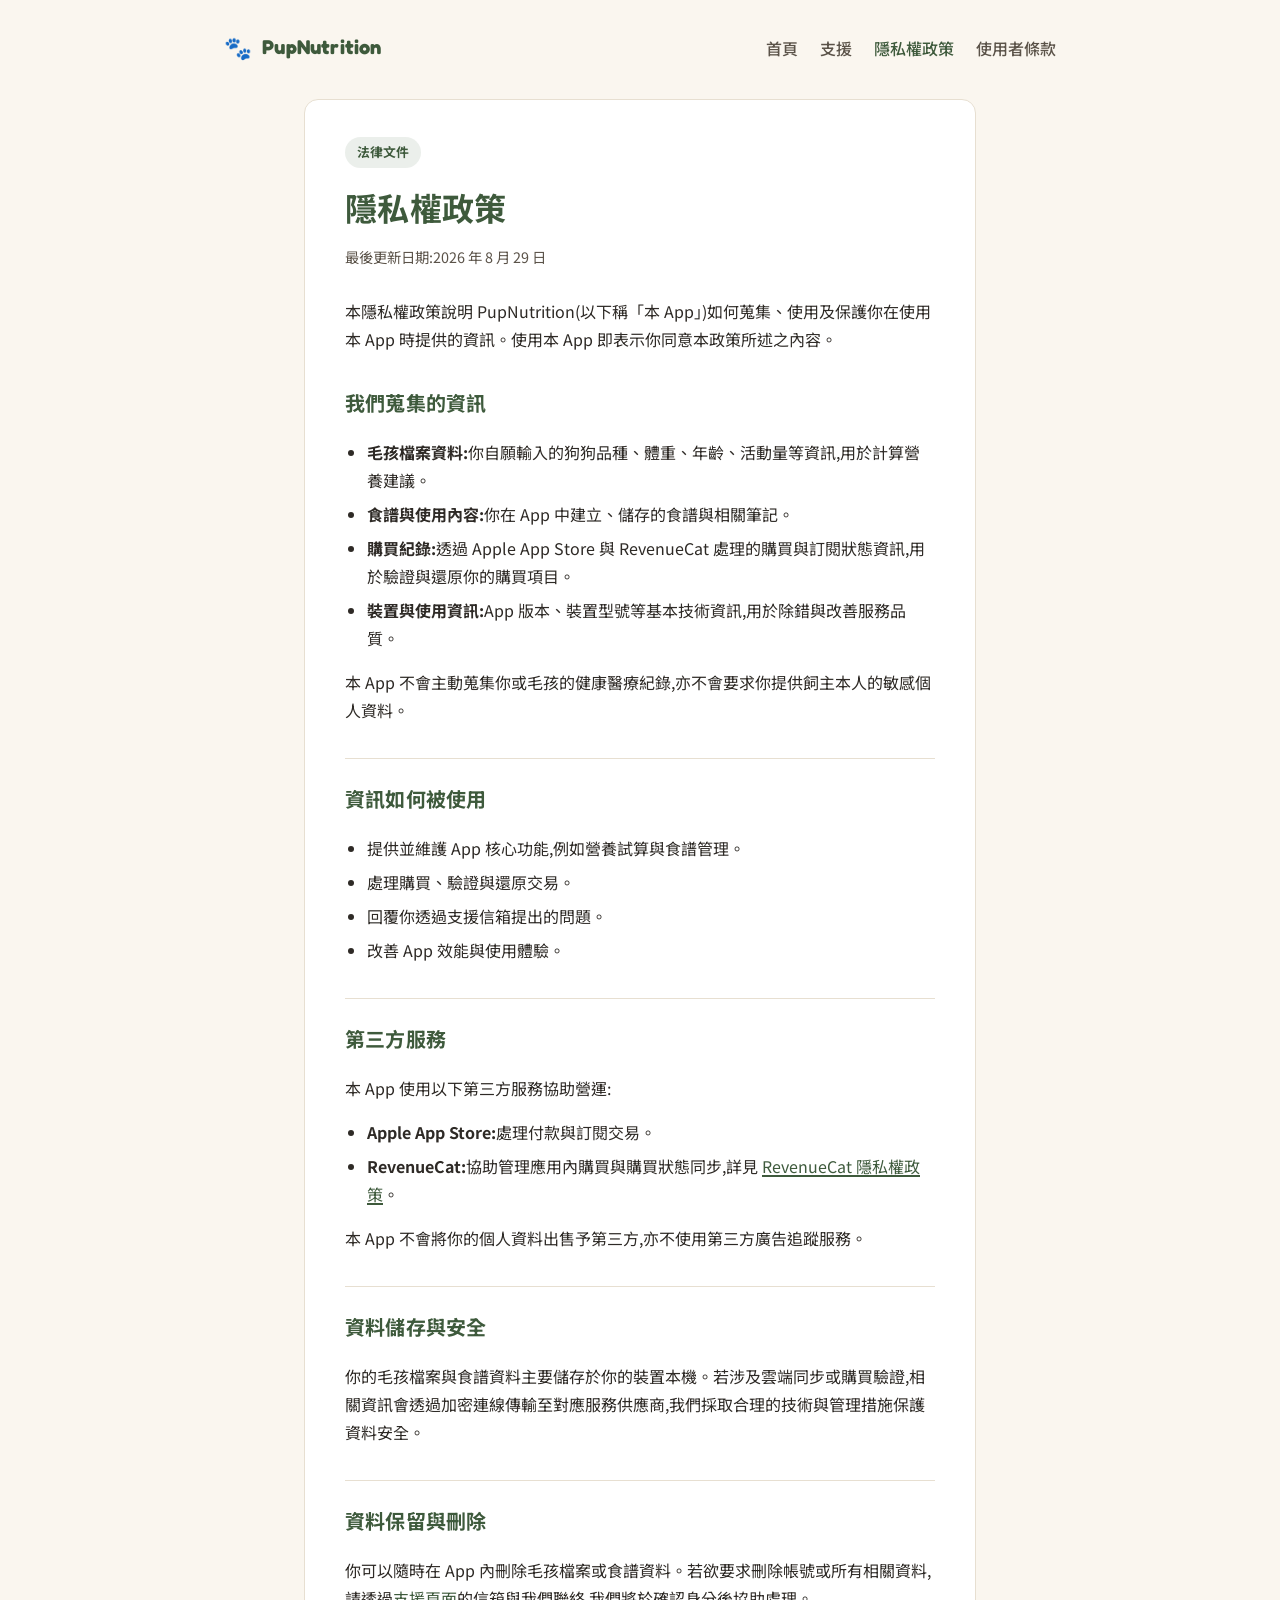
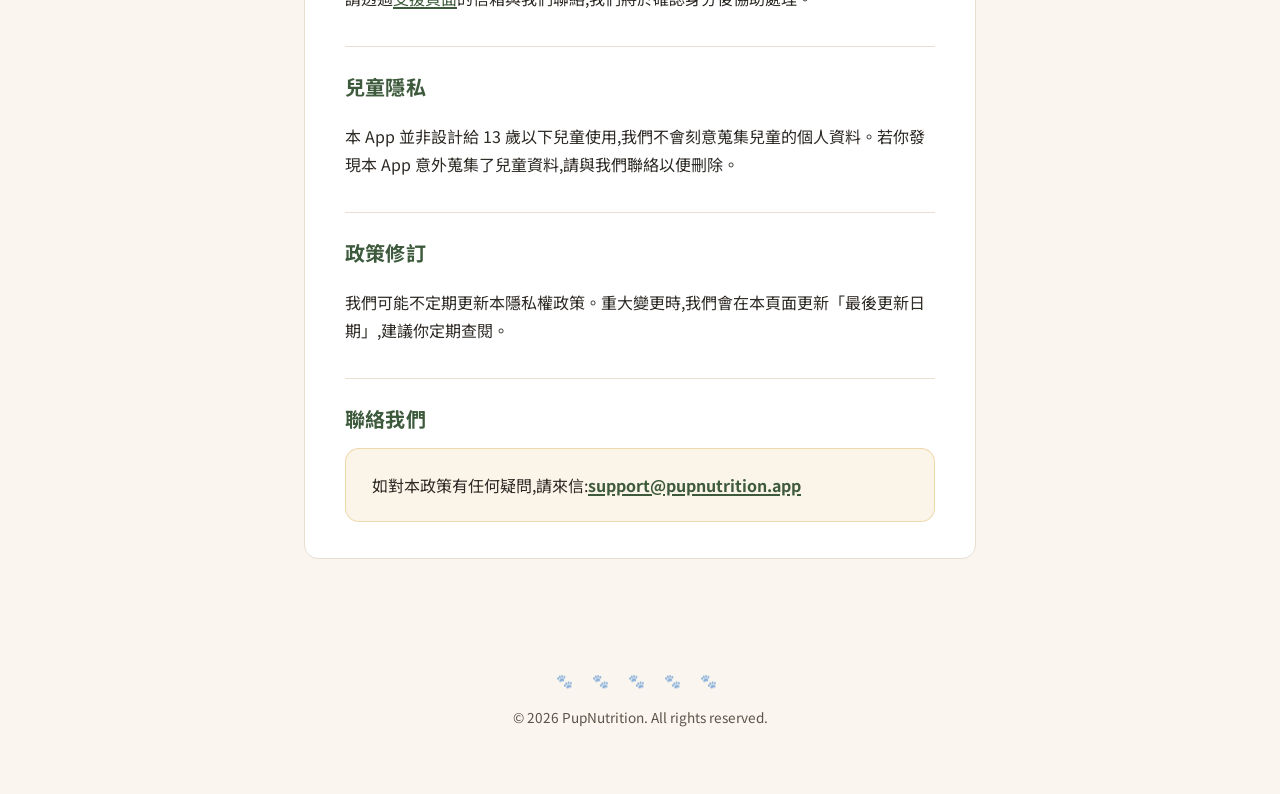
==== privacy.html @ 9984b18e "Add files via upload" ====
<!DOCTYPE html>
<html lang="zh-Hant">
<head>
<meta charset="UTF-8">
<meta name="viewport" content="width=device-width, initial-scale=1.0">
<title>隱私權政策 — PupNutrition</title>
<link rel="stylesheet" href="style.css">
</head>
<body>

<header class="site-header">
  <a class="brand" href="index.html"><span class="paw">🐾</span> PupNutrition</a>
  <nav class="site-nav">
    <a href="index.html">首頁</a>
    <a href="support.html">支援</a>
    <a href="privacy.html" class="active">隱私權政策</a>
    <a href="terms.html">使用者條款</a>
  </nav>
</header>

<main>
  <div class="card">
    <span class="eyebrow">法律文件</span>
    <h1>隱私權政策</h1>
    <p class="updated">最後更新日期:2026 年 8 月 29 日</p>

    <p>本隱私權政策說明 PupNutrition(以下稱「本 App」)如何蒐集、使用及保護你在使用本 App 時提供的資訊。使用本 App 即表示你同意本政策所述之內容。</p>

    <h2>我們蒐集的資訊</h2>
    <ul>
      <li><strong>毛孩檔案資料:</strong>你自願輸入的狗狗品種、體重、年齡、活動量等資訊,用於計算營養建議。</li>
      <li><strong>食譜與使用內容:</strong>你在 App 中建立、儲存的食譜與相關筆記。</li>
      <li><strong>購買紀錄:</strong>透過 Apple App Store 與 RevenueCat 處理的購買與訂閱狀態資訊,用於驗證與還原你的購買項目。</li>
      <li><strong>裝置與使用資訊:</strong>App 版本、裝置型號等基本技術資訊,用於除錯與改善服務品質。</li>
    </ul>
    <p>本 App 不會主動蒐集你或毛孩的健康醫療紀錄,亦不會要求你提供飼主本人的敏感個人資料。</p>

    <h2>資訊如何被使用</h2>
    <ul>
      <li>提供並維護 App 核心功能,例如營養試算與食譜管理。</li>
      <li>處理購買、驗證與還原交易。</li>
      <li>回覆你透過支援信箱提出的問題。</li>
      <li>改善 App 效能與使用體驗。</li>
    </ul>

    <h2>第三方服務</h2>
    <p>本 App 使用以下第三方服務協助營運:</p>
    <ul>
      <li><strong>Apple App Store:</strong>處理付款與訂閱交易。</li>
      <li><strong>RevenueCat:</strong>協助管理應用內購買與購買狀態同步,詳見 <a href="https://www.revenuecat.com/privacy" target="_blank" rel="noopener">RevenueCat 隱私權政策</a>。</li>
    </ul>
    <p>本 App 不會將你的個人資料出售予第三方,亦不使用第三方廣告追蹤服務。</p>

    <h2>資料儲存與安全</h2>
    <p>你的毛孩檔案與食譜資料主要儲存於你的裝置本機。若涉及雲端同步或購買驗證,相關資訊會透過加密連線傳輸至對應服務供應商,我們採取合理的技術與管理措施保護資料安全。</p>

    <h2>資料保留與刪除</h2>
    <p>你可以隨時在 App 內刪除毛孩檔案或食譜資料。若欲要求刪除帳號或所有相關資料,請透過<a href="support.html">支援頁面</a>的信箱與我們聯絡,我們將於確認身分後協助處理。</p>

    <h2>兒童隱私</h2>
    <p>本 App 並非設計給 13 歲以下兒童使用,我們不會刻意蒐集兒童的個人資料。若你發現本 App 意外蒐集了兒童資料,請與我們聯絡以便刪除。</p>

    <h2>政策修訂</h2>
    <p>我們可能不定期更新本隱私權政策。重大變更時,我們會在本頁面更新「最後更新日期」,建議你定期查閱。</p>

    <h2>聯絡我們</h2>
    <div class="contact-box">
      如對本政策有任何疑問,請來信:<a href="mailto:support@pupnutrition.app">support@pupnutrition.app</a>
    </div>
  </div>
</main>

<footer>
  <div class="paw-row">🐾 🐾 🐾 🐾 🐾</div>
  <p>&copy; 2026 PupNutrition. All rights reserved.</p>
</footer>

</body>
</html>
---- style.css ----
@import url('https://fonts.googleapis.com/css2?family=Fredoka:wght@500;600;700&family=Noto+Sans+TC:wght@400;500;700&display=swap');

:root {
  --cream: #FAF6EF;
  --paper: #FFFFFF;
  --ink: #2E2A26;
  --ink-soft: #5B5349;
  --sage: #5F7A5B;
  --sage-deep: #3E5A3C;
  --mustard: #D9A441;
  --line: #E7DFD1;
  --radius: 14px;
}

* { box-sizing: border-box; }

html { scroll-behavior: smooth; }

body {
  margin: 0;
  background: var(--cream);
  color: var(--ink);
  font-family: 'Noto Sans TC', -apple-system, BlinkMacSystemFont, sans-serif;
  line-height: 1.75;
  -webkit-font-smoothing: antialiased;
}

h1, h2, h3, .brand {
  font-family: 'Fredoka', 'Noto Sans TC', sans-serif;
  color: var(--sage-deep);
  letter-spacing: 0.01em;
}

a { color: var(--sage-deep); text-decoration-thickness: 1.5px; text-underline-offset: 2px; }
a:hover { color: var(--mustard); }

.site-header {
  display: flex;
  align-items: center;
  justify-content: space-between;
  max-width: 880px;
  margin: 0 auto;
  padding: 28px 24px 20px;
}

.brand {
  display: flex;
  align-items: center;
  gap: 10px;
  font-size: 1.25rem;
  font-weight: 700;
  text-decoration: none;
}

.brand .paw { font-size: 1.4rem; }

.site-nav { display: flex; gap: 22px; font-weight: 500; }
.site-nav a { color: var(--ink-soft); text-decoration: none; }
.site-nav a:hover, .site-nav a.active { color: var(--sage-deep); }

main {
  max-width: 720px;
  margin: 0 auto;
  padding: 12px 24px 80px;
}

.card {
  background: var(--paper);
  border: 1px solid var(--line);
  border-radius: var(--radius);
  padding: 36px 40px;
}

.eyebrow {
  display: inline-block;
  background: rgba(95, 122, 91, 0.12);
  color: var(--sage-deep);
  font-weight: 700;
  font-size: 0.8rem;
  padding: 4px 12px;
  border-radius: 999px;
  margin-bottom: 14px;
}

h1 { font-size: 2rem; margin: 0 0 6px; }
h2 { font-size: 1.25rem; margin: 34px 0 10px; border-top: 1px solid var(--line); padding-top: 24px; }
h2:first-of-type { border-top: none; padding-top: 0; }
.updated { color: var(--ink-soft); font-size: 0.9rem; margin: 0 0 28px; }

ul { padding-left: 22px; }
li { margin-bottom: 6px; }

.hero {
  text-align: center;
  padding: 30px 0 44px;
}
.hero .tagline { color: var(--ink-soft); font-size: 1.1rem; max-width: 460px; margin: 10px auto 0; }
.hero .paw-row { font-size: 1.6rem; letter-spacing: 10px; margin-bottom: 6px; opacity: 0.8; }

.feature-grid {
  display: grid;
  grid-template-columns: repeat(3, 1fr);
  gap: 18px;
  margin: 8px 0 36px;
}
.feature {
  background: var(--paper);
  border: 1px solid var(--line);
  border-radius: var(--radius);
  padding: 22px 18px;
  text-align: center;
}
.feature .icon { font-size: 1.6rem; display: block; margin-bottom: 8px; }
.feature h3 { font-size: 1rem; margin: 0 0 6px; }
.feature p { font-size: 0.88rem; color: var(--ink-soft); margin: 0; }

.contact-box {
  background: rgba(217, 164, 65, 0.12);
  border: 1px solid rgba(217, 164, 65, 0.35);
  border-radius: var(--radius);
  padding: 22px 26px;
  margin-top: 10px;
}
.contact-box a { font-weight: 700; }

.faq dt { font-weight: 700; margin-top: 20px; color: var(--ink); }
.faq dd { margin: 6px 0 0; color: var(--ink-soft); }

footer {
  max-width: 880px;
  margin: 0 auto;
  padding: 30px 24px 50px;
  text-align: center;
  color: var(--ink-soft);
  font-size: 0.85rem;
}
footer .paw-row { letter-spacing: 8px; opacity: 0.5; margin-bottom: 8px; }

@media (max-width: 640px) {
  .site-header { flex-direction: column; gap: 14px; text-align: center; }
  .card { padding: 26px 22px; }
  .feature-grid { grid-template-columns: 1fr; }
}
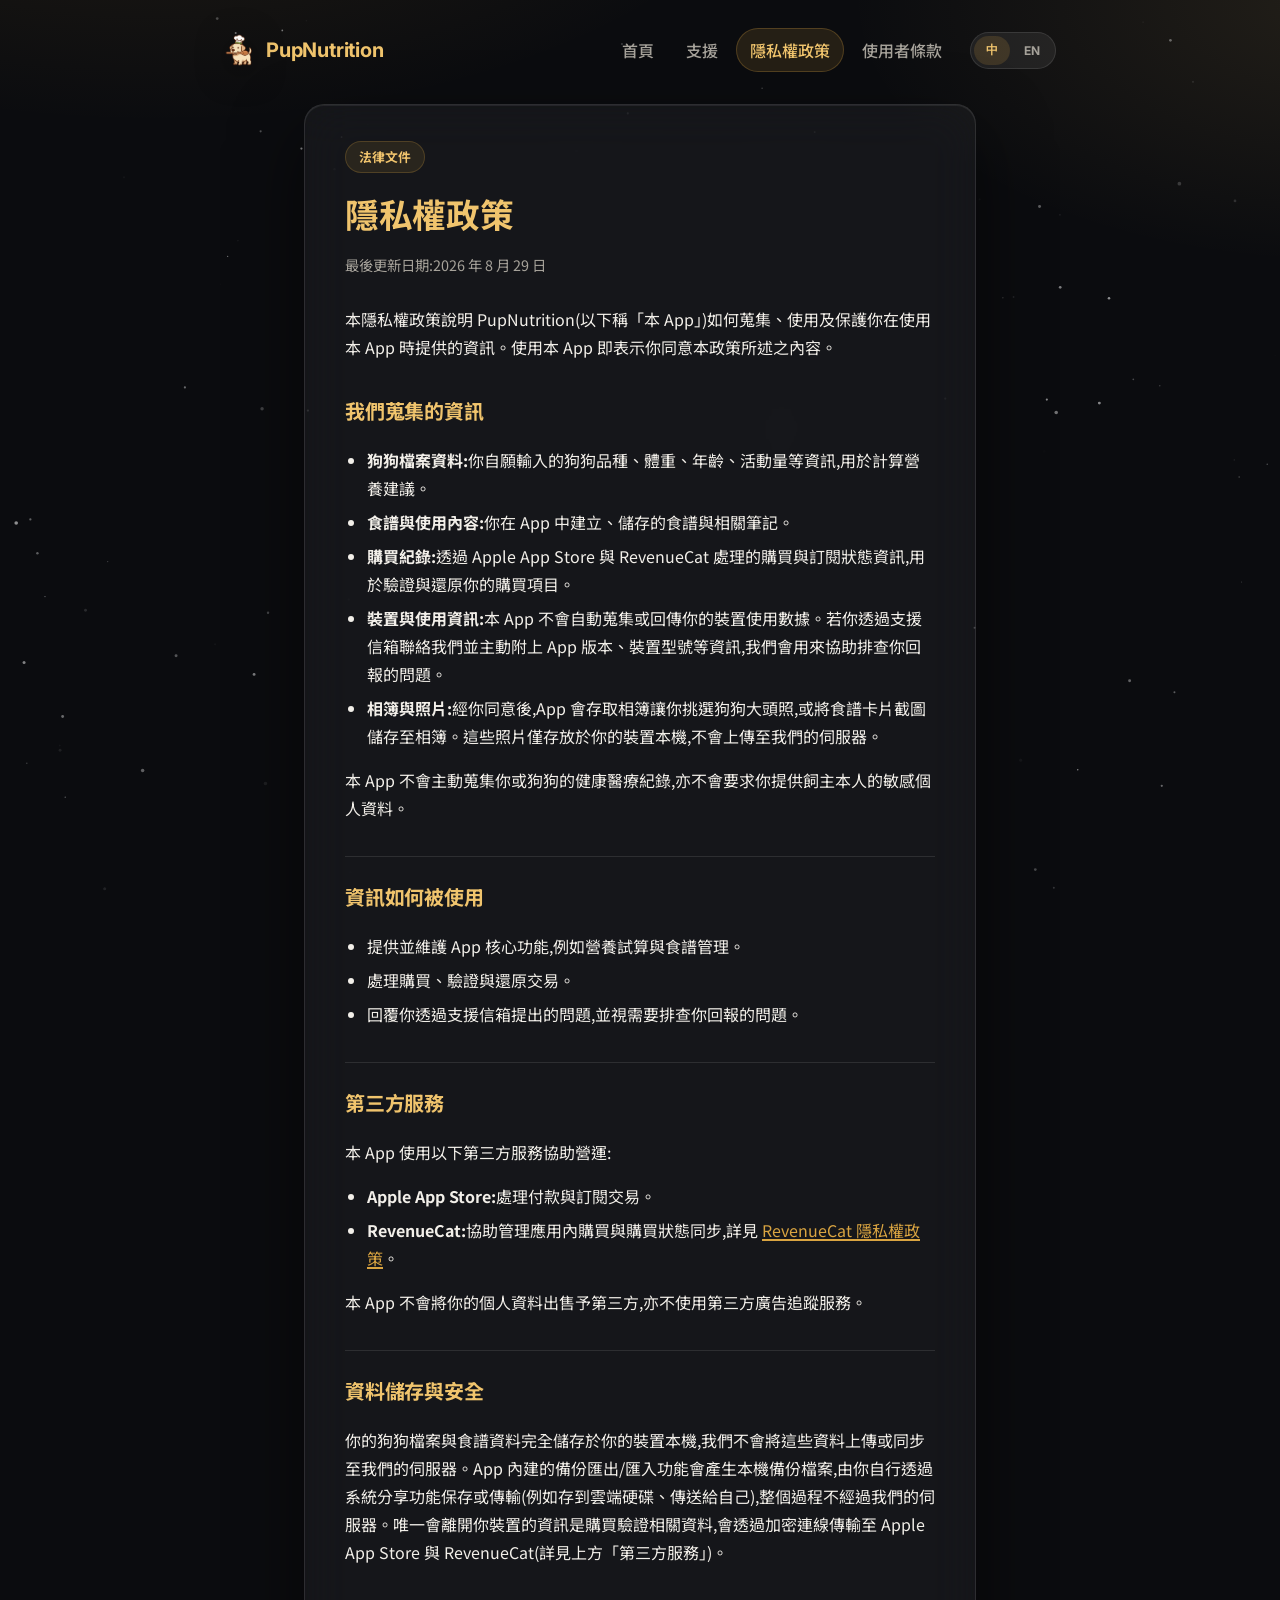
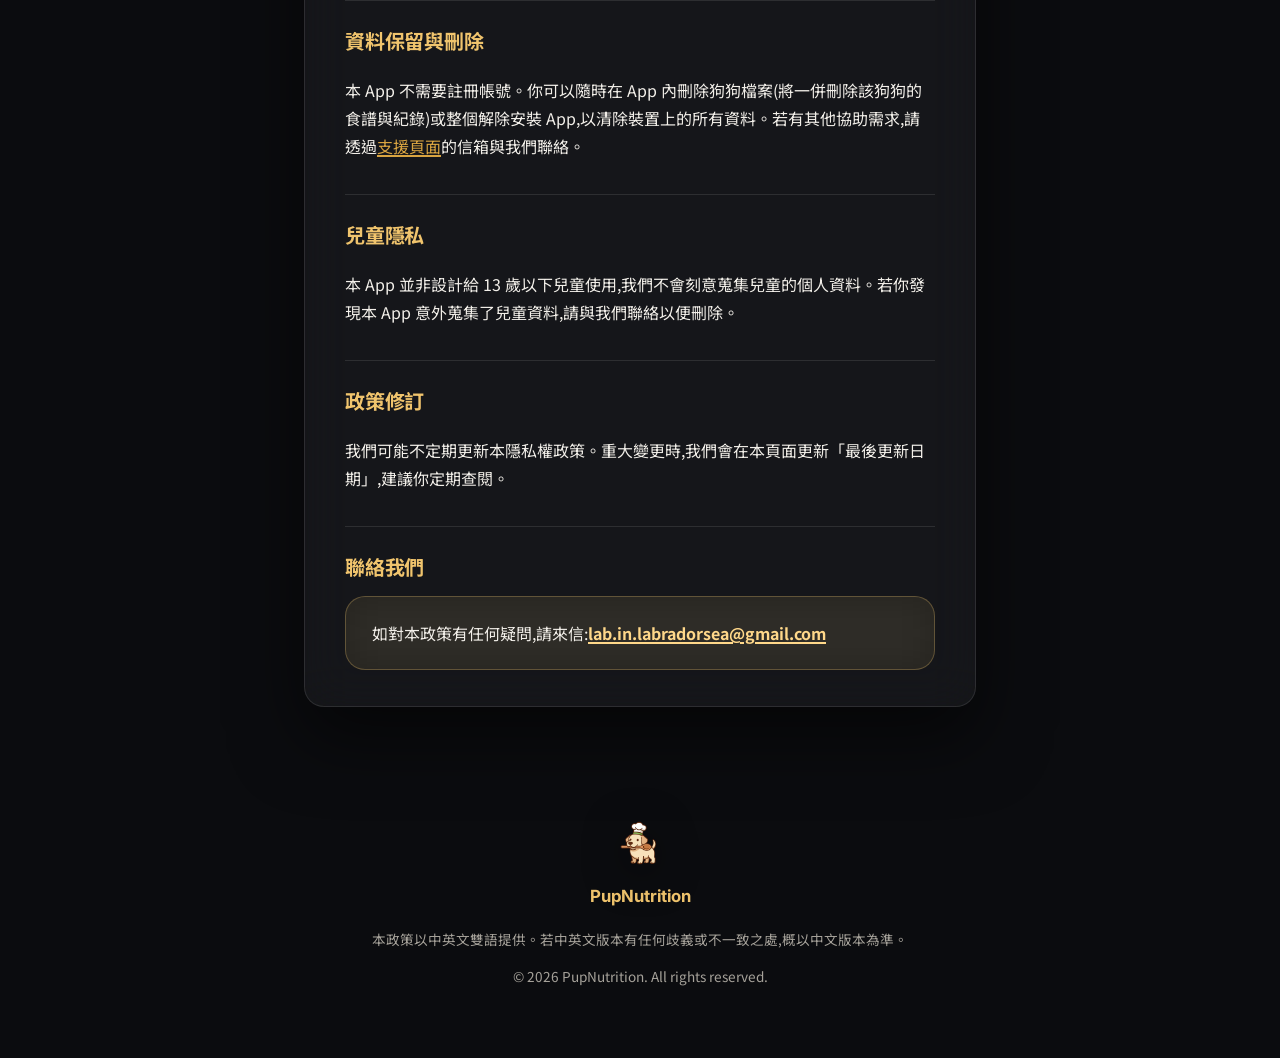
==== commit 30a0a538: "Add files via upload" ====
--- a/privacy.html
+++ b/privacy.html
@@ -3,77 +3,92 @@
 <head>
 <meta charset="UTF-8">
 <meta name="viewport" content="width=device-width, initial-scale=1.0">
+<meta name="theme-color" content="#0B0C0F">
 <title>隱私權政策 — PupNutrition</title>
+<link rel="icon" type="image/png" href="logo.png">
 <link rel="stylesheet" href="style.css">
 </head>
 <body>
+<canvas class="starfield" aria-hidden="true"></canvas>
 
 <header class="site-header">
-  <a class="brand" href="index.html"><span class="paw">🐾</span> PupNutrition</a>
-  <nav class="site-nav">
-    <a href="index.html">首頁</a>
-    <a href="support.html">支援</a>
-    <a href="privacy.html" class="active">隱私權政策</a>
-    <a href="terms.html">使用者條款</a>
-  </nav>
+  <a class="brand" href="index.html"><img src="logo.png" alt="PupNutrition" class="brand-logo"> PupNutrition</a>
+  <div class="site-header-right">
+    <nav class="site-nav">
+      <a href="index.html" data-i18n="nav.home">首頁</a>
+      <a href="support.html" data-i18n="nav.support">支援</a>
+      <a href="privacy.html" class="active" data-i18n="nav.privacy">隱私權政策</a>
+      <a href="terms.html" data-i18n="nav.terms">使用者條款</a>
+    </nav>
+    <div class="lang-toggle">
+      <button type="button" data-lang-btn="zh-TW">中</button>
+      <button type="button" data-lang-btn="en-US">EN</button>
+    </div>
+  </div>
 </header>
 
 <main>
   <div class="card">
-    <span class="eyebrow">法律文件</span>
-    <h1>隱私權政策</h1>
-    <p class="updated">最後更新日期:2026 年 8 月 29 日</p>
+    <span class="eyebrow" data-i18n="privacy.eyebrow">法律文件</span>
+    <h1 data-i18n="privacy.h1">隱私權政策</h1>
+    <p class="updated" data-i18n="privacy.updated">最後更新日期:2026 年 8 月 29 日</p>
 
-    <p>本隱私權政策說明 PupNutrition(以下稱「本 App」)如何蒐集、使用及保護你在使用本 App 時提供的資訊。使用本 App 即表示你同意本政策所述之內容。</p>
+    <p data-i18n="privacy.intro">本隱私權政策說明 PupNutrition(以下稱「本 App」)如何蒐集、使用及保護你在使用本 App 時提供的資訊。使用本 App 即表示你同意本政策所述之內容。</p>
 
-    <h2>我們蒐集的資訊</h2>
+    <h2 data-i18n="privacy.collect.title">我們蒐集的資訊</h2>
     <ul>
-      <li><strong>毛孩檔案資料:</strong>你自願輸入的狗狗品種、體重、年齡、活動量等資訊,用於計算營養建議。</li>
-      <li><strong>食譜與使用內容:</strong>你在 App 中建立、儲存的食譜與相關筆記。</li>
-      <li><strong>購買紀錄:</strong>透過 Apple App Store 與 RevenueCat 處理的購買與訂閱狀態資訊,用於驗證與還原你的購買項目。</li>
-      <li><strong>裝置與使用資訊:</strong>App 版本、裝置型號等基本技術資訊,用於除錯與改善服務品質。</li>
+      <li data-i18n-html="privacy.collect.dog.html"><strong>狗狗檔案資料:</strong>你自願輸入的狗狗品種、體重、年齡、活動量等資訊,用於計算營養建議。</li>
+      <li data-i18n-html="privacy.collect.recipe.html"><strong>食譜與使用內容:</strong>你在 App 中建立、儲存的食譜與相關筆記。</li>
+      <li data-i18n-html="privacy.collect.purchase.html"><strong>購買紀錄:</strong>透過 Apple App Store 與 RevenueCat 處理的購買與訂閱狀態資訊,用於驗證與還原你的購買項目。</li>
+      <li data-i18n-html="privacy.collect.device.html"><strong>裝置與使用資訊:</strong>本 App 不會自動蒐集或回傳你的裝置使用數據。若你透過支援信箱聯絡我們並主動附上 App 版本、裝置型號等資訊,我們會用來協助排查你回報的問題。</li>
+      <li data-i18n-html="privacy.collect.photo.html"><strong>相簿與照片:</strong>經你同意後,App 會存取相簿讓你挑選狗狗大頭照,或將食譜卡片截圖儲存至相簿。這些照片僅存放於你的裝置本機,不會上傳至我們的伺服器。</li>
     </ul>
-    <p>本 App 不會主動蒐集你或毛孩的健康醫療紀錄,亦不會要求你提供飼主本人的敏感個人資料。</p>
+    <p data-i18n="privacy.collect.note">本 App 不會主動蒐集你或狗狗的健康醫療紀錄,亦不會要求你提供飼主本人的敏感個人資料。</p>
 
-    <h2>資訊如何被使用</h2>
+    <h2 data-i18n="privacy.use.title">資訊如何被使用</h2>
     <ul>
-      <li>提供並維護 App 核心功能,例如營養試算與食譜管理。</li>
-      <li>處理購買、驗證與還原交易。</li>
-      <li>回覆你透過支援信箱提出的問題。</li>
-      <li>改善 App 效能與使用體驗。</li>
+      <li data-i18n="privacy.use.core">提供並維護 App 核心功能,例如營養試算與食譜管理。</li>
+      <li data-i18n="privacy.use.purchase">處理購買、驗證與還原交易。</li>
+      <li data-i18n="privacy.use.support">回覆你透過支援信箱提出的問題,並視需要排查你回報的問題。</li>
     </ul>
 
-    <h2>第三方服務</h2>
-    <p>本 App 使用以下第三方服務協助營運:</p>
+    <h2 data-i18n="privacy.thirdparty.title">第三方服務</h2>
+    <p data-i18n="privacy.thirdparty.intro">本 App 使用以下第三方服務協助營運:</p>
     <ul>
-      <li><strong>Apple App Store:</strong>處理付款與訂閱交易。</li>
-      <li><strong>RevenueCat:</strong>協助管理應用內購買與購買狀態同步,詳見 <a href="https://www.revenuecat.com/privacy" target="_blank" rel="noopener">RevenueCat 隱私權政策</a>。</li>
+      <li data-i18n-html="privacy.thirdparty.apple.html"><strong>Apple App Store:</strong>處理付款與訂閱交易。</li>
+      <li data-i18n-html="privacy.thirdparty.revenuecat.html"><strong>RevenueCat:</strong>協助管理應用內購買與購買狀態同步,詳見 <a href="https://www.revenuecat.com/privacy" target="_blank" rel="noopener">RevenueCat 隱私權政策</a>。</li>
     </ul>
-    <p>本 App 不會將你的個人資料出售予第三方,亦不使用第三方廣告追蹤服務。</p>
+    <p data-i18n="privacy.thirdparty.note">本 App 不會將你的個人資料出售予第三方,亦不使用第三方廣告追蹤服務。</p>
 
-    <h2>資料儲存與安全</h2>
-    <p>你的毛孩檔案與食譜資料主要儲存於你的裝置本機。若涉及雲端同步或購買驗證,相關資訊會透過加密連線傳輸至對應服務供應商,我們採取合理的技術與管理措施保護資料安全。</p>
+    <h2 data-i18n="privacy.storage.title">資料儲存與安全</h2>
+    <p data-i18n="privacy.storage.body">你的狗狗檔案與食譜資料完全儲存於你的裝置本機,我們不會將這些資料上傳或同步至我們的伺服器。App 內建的備份匯出/匯入功能會產生本機備份檔案,由你自行透過系統分享功能保存或傳輸(例如存到雲端硬碟、傳送給自己),整個過程不經過我們的伺服器。唯一會離開你裝置的資訊是購買驗證相關資料,會透過加密連線傳輸至 Apple App Store 與 RevenueCat(詳見上方「第三方服務」)。</p>
 
-    <h2>資料保留與刪除</h2>
-    <p>你可以隨時在 App 內刪除毛孩檔案或食譜資料。若欲要求刪除帳號或所有相關資料,請透過<a href="support.html">支援頁面</a>的信箱與我們聯絡,我們將於確認身分後協助處理。</p>
+    <h2 data-i18n="privacy.retention.title">資料保留與刪除</h2>
+    <p data-i18n-html="privacy.retention.body.html">本 App 不需要註冊帳號。你可以隨時在 App 內刪除狗狗檔案(將一併刪除該狗狗的食譜與紀錄)或整個解除安裝 App,以清除裝置上的所有資料。若有其他協助需求,請透過<a href="support.html">支援頁面</a>的信箱與我們聯絡。</p>
 
-    <h2>兒童隱私</h2>
-    <p>本 App 並非設計給 13 歲以下兒童使用,我們不會刻意蒐集兒童的個人資料。若你發現本 App 意外蒐集了兒童資料,請與我們聯絡以便刪除。</p>
+    <h2 data-i18n="privacy.children.title">兒童隱私</h2>
+    <p data-i18n="privacy.children.body">本 App 並非設計給 13 歲以下兒童使用,我們不會刻意蒐集兒童的個人資料。若你發現本 App 意外蒐集了兒童資料,請與我們聯絡以便刪除。</p>
 
-    <h2>政策修訂</h2>
-    <p>我們可能不定期更新本隱私權政策。重大變更時,我們會在本頁面更新「最後更新日期」,建議你定期查閱。</p>
+    <h2 data-i18n="privacy.changes.title">政策修訂</h2>
+    <p data-i18n="privacy.changes.body">我們可能不定期更新本隱私權政策。重大變更時,我們會在本頁面更新「最後更新日期」,建議你定期查閱。</p>
 
-    <h2>聯絡我們</h2>
-    <div class="contact-box">
-      如對本政策有任何疑問,請來信:<a href="mailto:support@pupnutrition.app">support@pupnutrition.app</a>
+    <h2 data-i18n="privacy.contact.title">聯絡我們</h2>
+    <div class="contact-box" data-i18n-html="privacy.contact.body.html">
+      如對本政策有任何疑問,請來信:<a href="mailto:lab.in.labradorsea@gmail.com">lab.in.labradorsea@gmail.com</a>
     </div>
   </div>
 </main>
 
 <footer>
-  <div class="paw-row">🐾 🐾 🐾 🐾 🐾</div>
+  <img src="logo.png" alt="PupNutrition" class="footer-logo">
+  <p class="footer-brand">PupNutrition</p>
+  <p data-i18n="footer.disclaimer.privacy">本政策以中英文雙語提供。若中英文版本有任何歧義或不一致之處,概以中文版本為準。</p>
   <p>&copy; 2026 PupNutrition. All rights reserved.</p>
 </footer>
 
+<script src="js/starfield.js"></script>
+<script src="i18n/zh-TW.js"></script>
+<script src="i18n/en-US.js"></script>
+<script src="i18n/i18n.js"></script>
 </body>
 </html>
--- a/style.css
+++ b/style.css
@@ -1,24 +1,38 @@
-@import url('https://fonts.googleapis.com/css2?family=Fredoka:wght@500;600;700&family=Noto+Sans+TC:wght@400;500;700&display=swap');
+@import url('https://fonts.googleapis.com/css2?family=Inter:wght@500;600;700;800&family=Noto+Sans+TC:wght@400;500;700&display=swap');
 
 :root {
-  --cream: #FAF6EF;
-  --paper: #FFFFFF;
-  --ink: #2E2A26;
-  --ink-soft: #5B5349;
-  --sage: #5F7A5B;
-  --sage-deep: #3E5A3C;
-  --mustard: #D9A441;
-  --line: #E7DFD1;
-  --radius: 14px;
+  --bg: #0B0C0F;
+  --paper: rgba(255, 255, 255, 0.045);
+  --paper-strong: rgba(255, 255, 255, 0.07);
+  --ink: #F2EFE9;
+  --ink-soft: #A6A29A;
+  --sage: #D9A441;
+  --sage-deep: #F0C46D;
+  --mustard: #FFD88A;
+  --line: rgba(255, 255, 255, 0.10);
+  --line-strong: rgba(255, 255, 255, 0.16);
+  --radius: 20px;
+  --shadow-card: 0 30px 70px rgba(0, 0, 0, 0.55), inset 0 1px 0 rgba(255, 255, 255, 0.07);
+  --shadow-soft: 0 16px 40px rgba(0, 0, 0, 0.4);
 }
 
 * { box-sizing: border-box; }
+
+.starfield {
+  position: fixed;
+  inset: 0;
+  display: block;
+  pointer-events: none;
+}
 
 html { scroll-behavior: smooth; }
 
 body {
   margin: 0;
-  background: var(--cream);
+  background:
+    radial-gradient(1100px 560px at 12% -8%, rgba(217, 164, 65, 0.12), transparent 60%),
+    radial-gradient(900px 480px at 105% 0%, rgba(240, 196, 109, 0.10), transparent 55%),
+    var(--bg);
   color: var(--ink);
   font-family: 'Noto Sans TC', -apple-system, BlinkMacSystemFont, sans-serif;
   line-height: 1.75;
@@ -26,12 +40,12 @@
 }
 
 h1, h2, h3, .brand {
-  font-family: 'Fredoka', 'Noto Sans TC', sans-serif;
+  font-family: 'Inter', 'Noto Sans TC', -apple-system, BlinkMacSystemFont, sans-serif;
   color: var(--sage-deep);
-  letter-spacing: 0.01em;
-}
-
-a { color: var(--sage-deep); text-decoration-thickness: 1.5px; text-underline-offset: 2px; }
+  letter-spacing: -0.01em;
+}
+
+a { color: var(--sage); text-decoration-thickness: 1.5px; text-underline-offset: 2px; }
 a:hover { color: var(--mustard); }
 
 .site-header {
@@ -51,38 +65,97 @@
   font-weight: 700;
   text-decoration: none;
 }
+.brand:hover { color: var(--sage-deep); }
 
 .brand .paw { font-size: 1.4rem; }
-
-.site-nav { display: flex; gap: 22px; font-weight: 500; }
-.site-nav a { color: var(--ink-soft); text-decoration: none; }
-.site-nav a:hover, .site-nav a.active { color: var(--sage-deep); }
+.brand-logo {
+  height: 32px;
+  width: 32px;
+  object-fit: contain;
+  vertical-align: middle;
+  filter: drop-shadow(0 6px 16px rgba(0, 0, 0, 0.5));
+}
+
+.site-header-right { display: flex; align-items: center; gap: 14px; }
+
+.lang-toggle {
+  display: flex;
+  gap: 2px;
+  background: var(--paper-strong);
+  border: 1px solid var(--line);
+  border-radius: 999px;
+  padding: 3px;
+}
+.lang-toggle button {
+  border: none;
+  background: transparent;
+  color: var(--ink-soft);
+  font-size: 0.75rem;
+  font-weight: 700;
+  font-family: 'Inter', sans-serif;
+  padding: 6px 12px;
+  border-radius: 999px;
+  cursor: pointer;
+  transition: background-color 0.15s ease, color 0.15s ease;
+}
+.lang-toggle button:hover { color: var(--ink); }
+.lang-toggle button.active {
+  background: rgba(217, 164, 65, 0.16);
+  color: var(--sage-deep);
+}
+
+.site-nav { display: flex; gap: 4px; font-weight: 500; }
+.site-nav a {
+  color: var(--ink-soft);
+  text-decoration: none;
+  padding: 8px 14px;
+  border-radius: 999px;
+  transition: background-color 0.15s ease, color 0.15s ease;
+}
+.site-nav a:hover { color: var(--ink); background: var(--paper-strong); }
+.site-nav a.active {
+  color: var(--sage-deep);
+  background: rgba(217, 164, 65, 0.12);
+  box-shadow: inset 0 0 0 1px rgba(217, 164, 65, 0.25);
+}
 
 main {
   max-width: 720px;
   margin: 0 auto;
   padding: 12px 24px 80px;
 }
+
+/* 首頁：容器放寬讓截圖有空間，但文字段落仍維持好讀的行寬 */
+main.wide { max-width: 1080px; }
+main.wide .hero .tagline,
+main.wide .section-heading .section-sub { max-width: 560px; }
+main.wide .about-section p { max-width: 760px; }
+main.wide .compare-wrap { max-width: 860px; margin-inline: auto; }
 
 .card {
   background: var(--paper);
   border: 1px solid var(--line);
   border-radius: var(--radius);
   padding: 36px 40px;
+  backdrop-filter: blur(24px) saturate(140%);
+  -webkit-backdrop-filter: blur(24px) saturate(140%);
+  box-shadow: var(--shadow-card);
 }
 
 .eyebrow {
   display: inline-block;
-  background: rgba(95, 122, 91, 0.12);
+  background: rgba(217, 164, 65, 0.10);
   color: var(--sage-deep);
   font-weight: 700;
   font-size: 0.8rem;
-  padding: 4px 12px;
+  padding: 5px 14px;
   border-radius: 999px;
   margin-bottom: 14px;
-}
-
-h1 { font-size: 2rem; margin: 0 0 6px; }
+  box-shadow: inset 0 0 0 1px rgba(217, 164, 65, 0.22);
+}
+
+h1 { font-size: 2.1rem; margin: 0 0 6px; }
+.hero h1 { font-size: 2.6rem; line-height: 1.15; margin: 0 0 10px; }
 h2 { font-size: 1.25rem; margin: 34px 0 10px; border-top: 1px solid var(--line); padding-top: 24px; }
 h2:first-of-type { border-top: none; padding-top: 0; }
 .updated { color: var(--ink-soft); font-size: 0.9rem; margin: 0 0 28px; }
@@ -92,36 +165,246 @@
 
 .hero {
   text-align: center;
-  padding: 30px 0 44px;
+  padding: 34px 0 48px;
 }
 .hero .tagline { color: var(--ink-soft); font-size: 1.1rem; max-width: 460px; margin: 10px auto 0; }
-.hero .paw-row { font-size: 1.6rem; letter-spacing: 10px; margin-bottom: 6px; opacity: 0.8; }
-
-.feature-grid {
-  display: grid;
-  grid-template-columns: repeat(3, 1fr);
+.paw-row img {
+  height: 22px;
+  width: 22px;
+  object-fit: contain;
+  margin: 0 4px;
+  vertical-align: middle;
+  filter: drop-shadow(0 4px 10px rgba(0, 0, 0, 0.4));
+}
+
+.hero-logo {
+  display: block;
+  width: 132px;
+  height: 132px;
+  object-fit: contain;
+  margin: 0 auto 18px;
+  filter: drop-shadow(0 24px 50px rgba(0, 0, 0, 0.55));
+}
+
+.store-buttons {
+  display: flex;
+  gap: 14px;
+  justify-content: center;
+  flex-wrap: wrap;
+  margin-top: 30px;
+}
+.store-btn {
+  display: flex;
+  align-items: center;
+  gap: 10px;
+  background: var(--paper-strong);
+  border: 1px solid var(--line-strong);
+  border-radius: 999px;
+  padding: 10px 22px;
+  color: var(--ink);
+  text-decoration: none;
+  backdrop-filter: blur(20px);
+  -webkit-backdrop-filter: blur(20px);
+  box-shadow: var(--shadow-soft);
+  transition: border-color 0.2s ease, background-color 0.2s ease, transform 0.15s ease;
+}
+.store-btn:hover {
+  color: var(--ink);
+  border-color: rgba(217, 164, 65, 0.4);
+  background: rgba(217, 164, 65, 0.10);
+  transform: translateY(-2px);
+}
+.store-btn i { font-size: 1.7rem; }
+.store-btn-text { display: flex; flex-direction: column; line-height: 1.25; text-align: left; }
+.store-btn-text small { font-size: 0.64rem; color: var(--ink-soft); text-transform: uppercase; letter-spacing: 0.06em; }
+.store-btn-text strong { font-family: 'Inter', 'Noto Sans TC', sans-serif; font-size: 1rem; font-weight: 700; }
+
+.showcase {
+  display: flex;
+  flex-direction: column;
+  gap: 64px;
+  margin: 24px 0 56px;
+}
+.showcase-item {
+  display: flex;
+  align-items: center;
+  gap: clamp(48px, 6vw, 80px);
+}
+.showcase-item--reverse { flex-direction: row-reverse; }
+.showcase-text { flex: 1; min-width: 0; }
+.showcase-num {
+  display: inline-block;
+  font-family: 'Inter', sans-serif;
+  font-weight: 700;
+  font-size: 0.85rem;
+  color: var(--sage);
+  letter-spacing: 0.08em;
+  padding: 4px 12px;
+  border-radius: 999px;
+  background: rgba(217, 164, 65, 0.10);
+  box-shadow: inset 0 0 0 1px rgba(217, 164, 65, 0.22);
+  margin-bottom: 14px;
+}
+.showcase-text h2 { margin: 0 0 12px; border-top: none; padding-top: 0; font-size: clamp(1.5rem, 2.2vw, 1.85rem); }
+.showcase-text p { color: var(--ink-soft); margin: 0; font-size: clamp(1rem, 1.15vw, 1.08rem); }
+.showcase-frame {
+  flex: 0 0 auto;
+  width: clamp(300px, 30vw, 400px);
+  border-radius: 30px;
+  overflow: hidden;
+  border: 1px solid var(--line-strong);
+  box-shadow: var(--shadow-card);
+  background: var(--paper);
+}
+.showcase-frame img { display: block; width: 100%; height: auto; }
+
+/* ── 長截圖：捲動時內容在手機框裡往上跑 ── */
+.longshot { position: relative; height: 320vh; margin: 0 0 40px; }
+.longshot-inner {
+  position: sticky;
+  top: 0;
+  height: 100vh;
+  display: flex;
+  align-items: center;
+  gap: clamp(48px, 6vw, 80px);
+}
+.longshot-text { flex: 1; min-width: 0; }
+.longshot-text h2 { border-top: none; padding-top: 0; margin: 0 0 12px; font-size: clamp(1.5rem, 2.2vw, 1.85rem); }
+.longshot-text p { color: var(--ink-soft); margin: 0; font-size: clamp(1rem, 1.15vw, 1.08rem); }
+.longshot-hint {
+  display: inline-block;
+  margin-top: 18px !important;
+  font-size: 0.85rem;
+  color: var(--sage);
+  padding: 6px 14px;
+  border-radius: 999px;
+  background: rgba(217, 164, 65, 0.10);
+  box-shadow: inset 0 0 0 1px rgba(217, 164, 65, 0.22);
+}
+.longshot-frame {
+  flex: 0 0 auto;
+  width: clamp(300px, 30vw, 400px);
+  height: min(780px, 80vh);
+  overflow: hidden;
+  border-radius: 30px;
+  border: 1px solid var(--line-strong);
+  box-shadow: var(--shadow-card);
+  background: var(--paper);
+}
+.longshot-frame img {
+  display: block;
+  width: 100%;
+  height: auto;
+  will-change: transform;
+}
+/* 進度條 */
+.longshot-progress {
+  width: 3px;
+  align-self: stretch;
+  margin: 12vh 0;
+  border-radius: 999px;
+  background: var(--line);
+  overflow: hidden;
+}
+.longshot-progress span {
+  display: block;
+  width: 100%;
+  height: 0%;
+  border-radius: 999px;
+  background: linear-gradient(var(--sage), var(--mustard));
+}
+
+.reveal { opacity: 0; transform: translateY(28px); transition: opacity 0.7s ease, transform 0.7s ease; }
+.reveal.in-view { opacity: 1; transform: translateY(0); }
+@media (prefers-reduced-motion: reduce) {
+  .reveal { opacity: 1; transform: none; transition: none; }
+  /* 不做釘住捲動，改成使用者自己捲的一般容器 */
+  .longshot { height: auto; }
+  .longshot-inner { position: static; height: auto; padding: 40px 0; }
+  .longshot-frame { overflow-y: auto; }
+  .longshot-frame img { transform: none !important; }
+  .longshot-progress { display: none; }
+}
+
+.section-heading { margin: 8px 0 22px; text-align: center; }
+.section-heading h2 { border-top: none; padding-top: 0; margin: 10px 0 8px; font-size: 1.6rem; }
+.section-heading .section-sub { color: var(--ink-soft); font-size: 1rem; max-width: 480px; margin: 0 auto; }
+
+.feature-list {
+  display: flex;
+  flex-direction: column;
+  margin: 0 0 40px;
+  border-top: 1px solid var(--line);
+}
+.feature-row {
+  display: flex;
+  align-items: flex-start;
   gap: 18px;
-  margin: 8px 0 36px;
-}
-.feature {
+  padding: 22px 6px;
+  border-bottom: 1px solid var(--line);
+  transition: background-color 0.2s ease;
+}
+.feature-row:hover { background: rgba(255, 255, 255, 0.03); }
+.feature-row .feature-copy { min-width: 0; }
+.feature-row h3 { font-size: 0.98rem; margin: 0 0 3px; }
+.feature-row p { font-size: 0.86rem; color: var(--ink-soft); margin: 0; }
+
+.about-section {
+  padding: 40px 4px 8px;
+  border-top: 1px solid var(--line);
+}
+.about-section h2 { border-top: none; padding-top: 0; margin-top: 0; }
+.about-section p { color: var(--ink-soft); }
+.about-section p + p { margin-top: 14px; }
+
+.compare-wrap {
+  overflow-x: auto;
+  margin: 0 0 40px;
   background: var(--paper);
   border: 1px solid var(--line);
   border-radius: var(--radius);
-  padding: 22px 18px;
+  padding: 6px 22px;
+  backdrop-filter: blur(24px) saturate(140%);
+  -webkit-backdrop-filter: blur(24px) saturate(140%);
+  box-shadow: var(--shadow-soft);
+}
+.compare-table { width: 100%; border-collapse: collapse; min-width: 480px; }
+.compare-table tbody tr:last-child td { border-bottom: none; }
+.compare-table th, .compare-table td {
+  text-align: left;
+  padding: 14px 12px;
+  border-bottom: 1px solid var(--line);
+  font-size: 0.92rem;
+}
+.compare-table th {
+  font-family: 'Inter', 'Noto Sans TC', sans-serif;
+  font-weight: 700;
+  font-size: 0.8rem;
+  color: var(--ink-soft);
+  text-transform: uppercase;
+  letter-spacing: 0.04em;
+}
+.compare-table th:nth-child(2), .compare-table th:nth-child(3),
+.compare-table td:nth-child(2), .compare-table td:nth-child(3) {
   text-align: center;
-}
-.feature .icon { font-size: 1.6rem; display: block; margin-bottom: 8px; }
-.feature h3 { font-size: 1rem; margin: 0 0 6px; }
-.feature p { font-size: 0.88rem; color: var(--ink-soft); margin: 0; }
+  width: 130px;
+}
+.compare-table td:nth-child(3) { color: var(--mustard); font-weight: 700; }
+.compare-table th:nth-child(3) { color: var(--mustard); }
+.compare-table tbody tr { transition: background-color 0.2s ease; }
+.compare-table tbody tr:hover { background: rgba(255, 255, 255, 0.03); }
+.compare-table .dash { color: var(--ink-soft); opacity: 0.5; }
 
 .contact-box {
-  background: rgba(217, 164, 65, 0.12);
-  border: 1px solid rgba(217, 164, 65, 0.35);
+  background: rgba(240, 196, 109, 0.08);
+  border: 1px solid rgba(240, 196, 109, 0.28);
   border-radius: var(--radius);
   padding: 22px 26px;
   margin-top: 10px;
-}
-.contact-box a { font-weight: 700; }
+  backdrop-filter: blur(20px);
+  -webkit-backdrop-filter: blur(20px);
+}
+.contact-box a { font-weight: 700; color: var(--mustard); }
 
 .faq dt { font-weight: 700; margin-top: 20px; color: var(--ink); }
 .faq dd { margin: 6px 0 0; color: var(--ink-soft); }
@@ -129,15 +412,30 @@
 footer {
   max-width: 880px;
   margin: 0 auto;
-  padding: 30px 24px 50px;
+  padding: 34px 24px 56px;
   text-align: center;
   color: var(--ink-soft);
   font-size: 0.85rem;
 }
-footer .paw-row { letter-spacing: 8px; opacity: 0.5; margin-bottom: 8px; }
+.footer-logo {
+  height: 44px;
+  width: 44px;
+  object-fit: contain;
+  margin-bottom: 10px;
+  filter: drop-shadow(0 8px 20px rgba(0, 0, 0, 0.5));
+}
+.footer-brand { font-family: 'Inter', 'Noto Sans TC', -apple-system, BlinkMacSystemFont, sans-serif; font-weight: 700; font-size: 1.05rem; color: var(--sage-deep); margin: 0 0 16px; }
 
 @media (max-width: 640px) {
   .site-header { flex-direction: column; gap: 14px; text-align: center; }
+  .site-header-right { flex-direction: column; gap: 10px; }
+  .site-nav { flex-wrap: wrap; justify-content: center; }
   .card { padding: 26px 22px; }
-  .feature-grid { grid-template-columns: 1fr; }
-}
+  .showcase-item, .showcase-item--reverse { flex-direction: column; gap: 28px; text-align: center; }
+  .showcase-frame { width: 240px; }
+  .longshot { height: 300vh; }
+  .longshot-inner { flex-direction: column; gap: 22px; justify-content: center; }
+  .longshot-text { flex: none; text-align: center; }
+  .longshot-frame { width: 240px; height: 56vh; }
+  .longshot-progress { display: none; }
+}
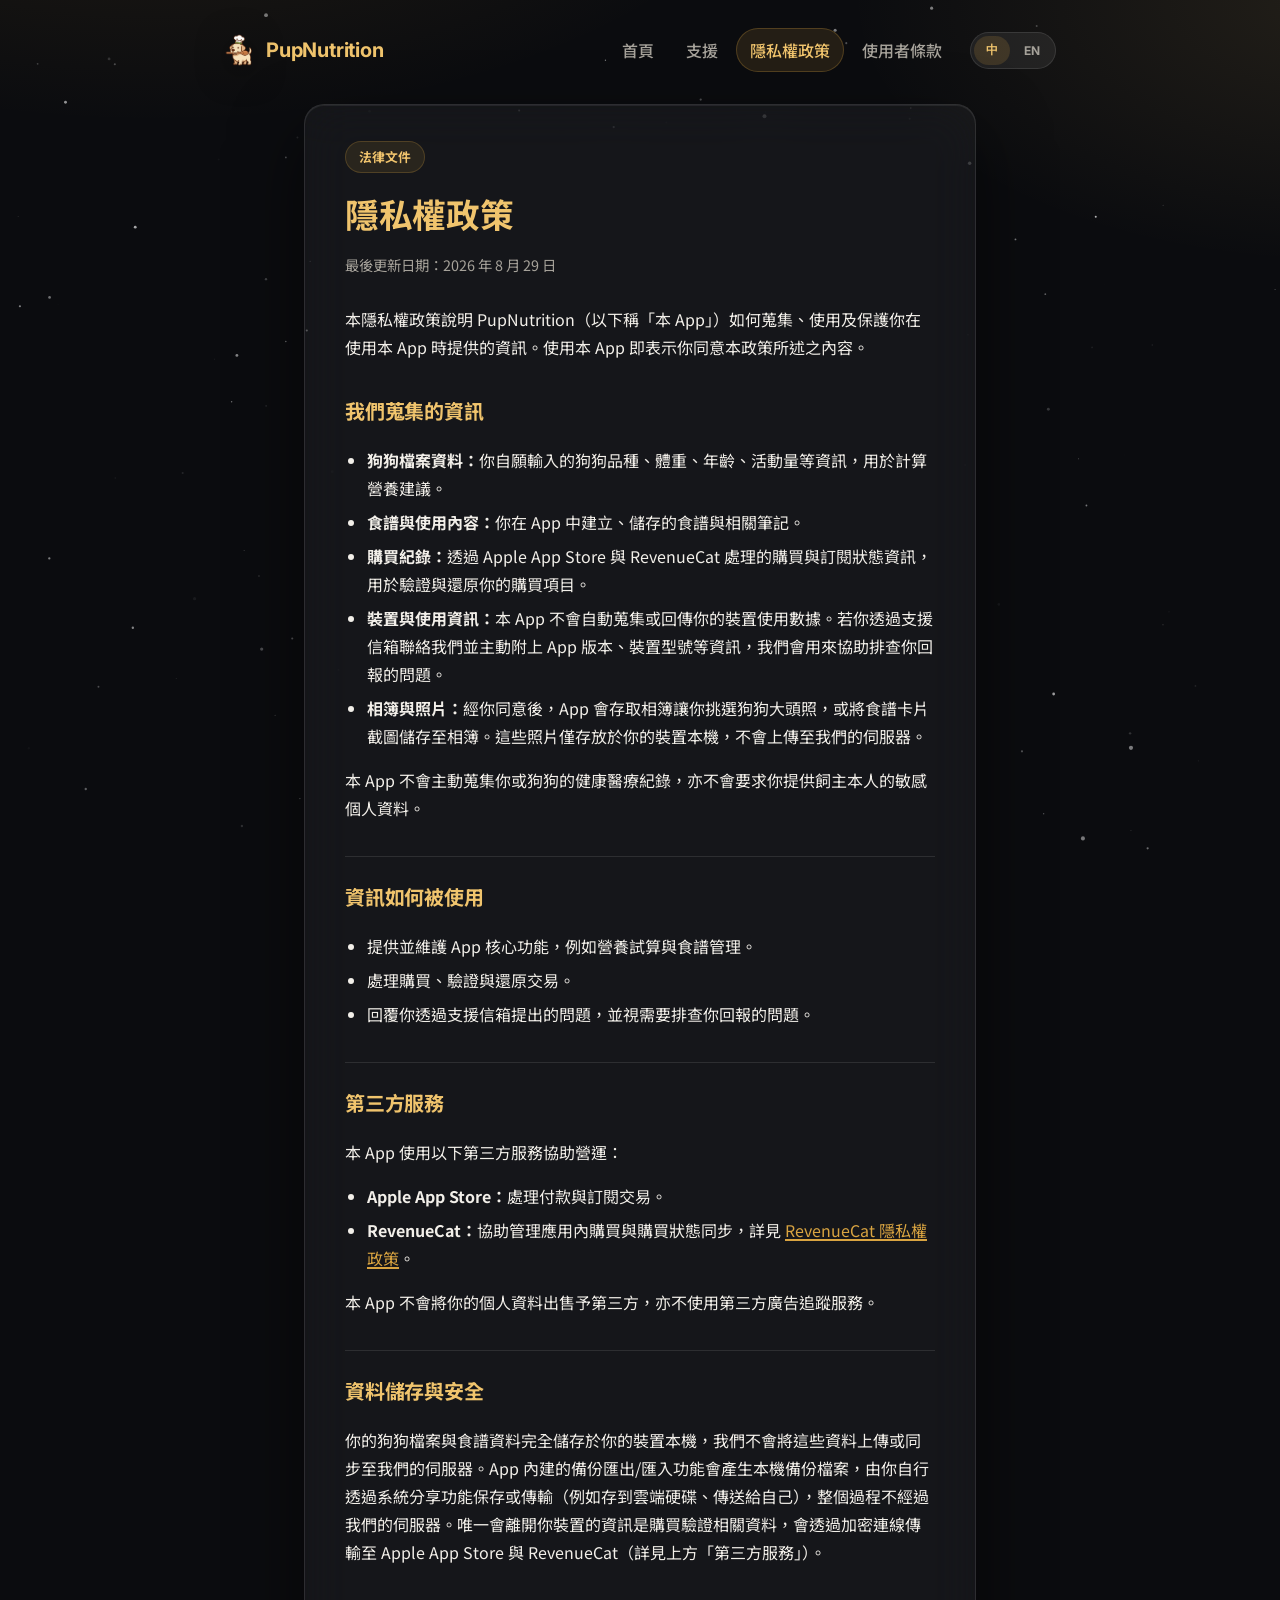
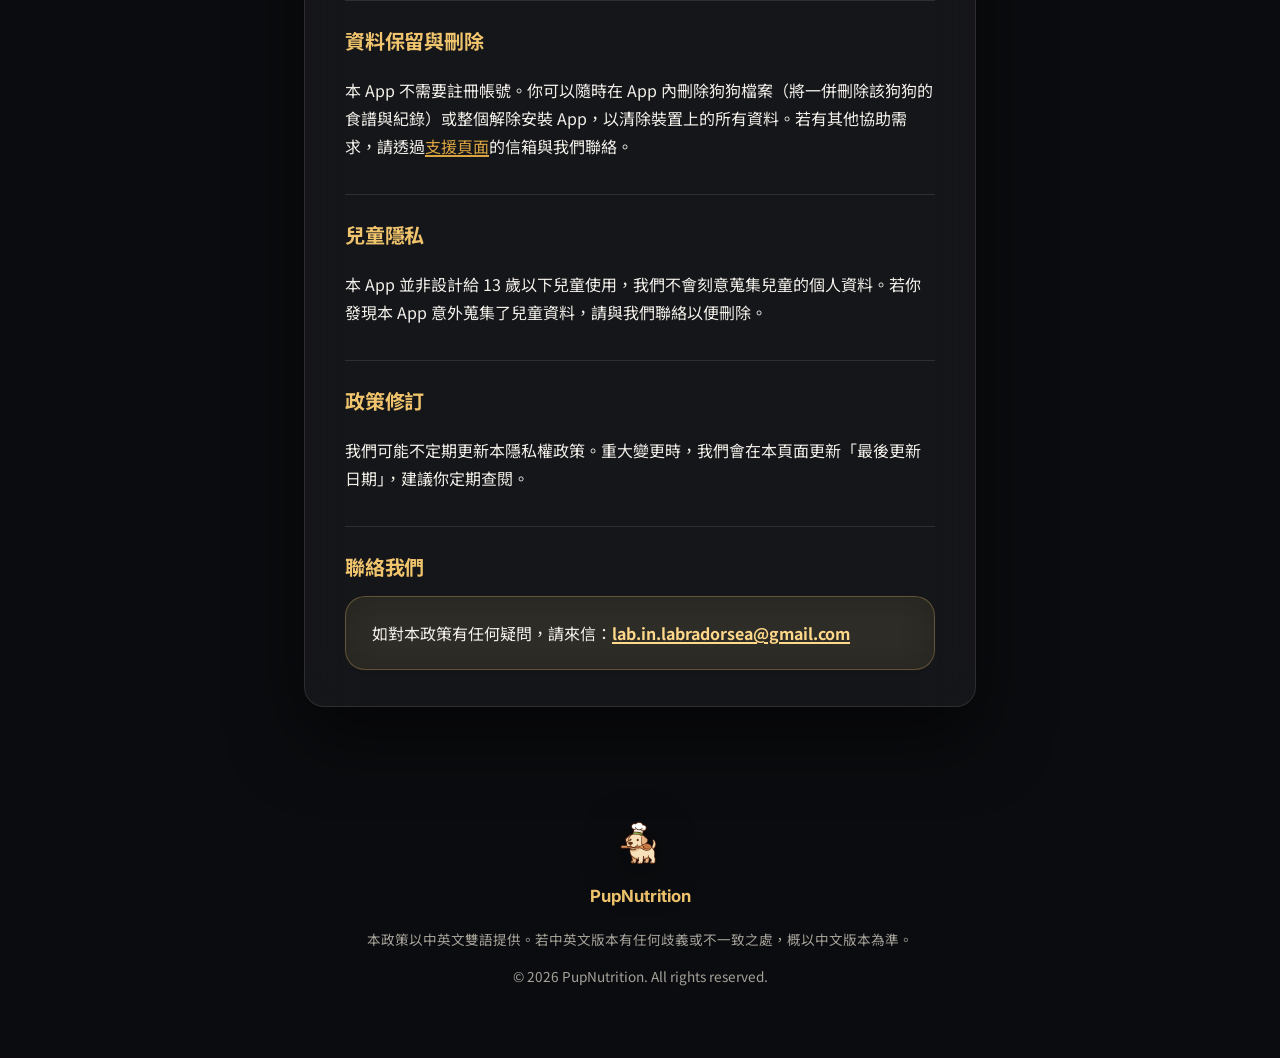
==== commit 28b0d564: "Add files via upload" ====
--- a/privacy.html
+++ b/privacy.html
@@ -31,50 +31,50 @@
   <div class="card">
     <span class="eyebrow" data-i18n="privacy.eyebrow">法律文件</span>
     <h1 data-i18n="privacy.h1">隱私權政策</h1>
-    <p class="updated" data-i18n="privacy.updated">最後更新日期:2026 年 8 月 29 日</p>
+    <p class="updated" data-i18n="privacy.updated">最後更新日期：2026 年 8 月 29 日</p>
 
-    <p data-i18n="privacy.intro">本隱私權政策說明 PupNutrition(以下稱「本 App」)如何蒐集、使用及保護你在使用本 App 時提供的資訊。使用本 App 即表示你同意本政策所述之內容。</p>
+    <p data-i18n="privacy.intro">本隱私權政策說明 PupNutrition（以下稱「本 App」）如何蒐集、使用及保護你在使用本 App 時提供的資訊。使用本 App 即表示你同意本政策所述之內容。</p>
 
     <h2 data-i18n="privacy.collect.title">我們蒐集的資訊</h2>
     <ul>
-      <li data-i18n-html="privacy.collect.dog.html"><strong>狗狗檔案資料:</strong>你自願輸入的狗狗品種、體重、年齡、活動量等資訊,用於計算營養建議。</li>
-      <li data-i18n-html="privacy.collect.recipe.html"><strong>食譜與使用內容:</strong>你在 App 中建立、儲存的食譜與相關筆記。</li>
-      <li data-i18n-html="privacy.collect.purchase.html"><strong>購買紀錄:</strong>透過 Apple App Store 與 RevenueCat 處理的購買與訂閱狀態資訊,用於驗證與還原你的購買項目。</li>
-      <li data-i18n-html="privacy.collect.device.html"><strong>裝置與使用資訊:</strong>本 App 不會自動蒐集或回傳你的裝置使用數據。若你透過支援信箱聯絡我們並主動附上 App 版本、裝置型號等資訊,我們會用來協助排查你回報的問題。</li>
-      <li data-i18n-html="privacy.collect.photo.html"><strong>相簿與照片:</strong>經你同意後,App 會存取相簿讓你挑選狗狗大頭照,或將食譜卡片截圖儲存至相簿。這些照片僅存放於你的裝置本機,不會上傳至我們的伺服器。</li>
+      <li data-i18n-html="privacy.collect.dog.html"><strong>狗狗檔案資料：</strong>你自願輸入的狗狗品種、體重、年齡、活動量等資訊，用於計算營養建議。</li>
+      <li data-i18n-html="privacy.collect.recipe.html"><strong>食譜與使用內容：</strong>你在 App 中建立、儲存的食譜與相關筆記。</li>
+      <li data-i18n-html="privacy.collect.purchase.html"><strong>購買紀錄：</strong>透過 Apple App Store 與 RevenueCat 處理的購買與訂閱狀態資訊，用於驗證與還原你的購買項目。</li>
+      <li data-i18n-html="privacy.collect.device.html"><strong>裝置與使用資訊：</strong>本 App 不會自動蒐集或回傳你的裝置使用數據。若你透過支援信箱聯絡我們並主動附上 App 版本、裝置型號等資訊，我們會用來協助排查你回報的問題。</li>
+      <li data-i18n-html="privacy.collect.photo.html"><strong>相簿與照片：</strong>經你同意後，App 會存取相簿讓你挑選狗狗大頭照，或將食譜卡片截圖儲存至相簿。這些照片僅存放於你的裝置本機，不會上傳至我們的伺服器。</li>
     </ul>
-    <p data-i18n="privacy.collect.note">本 App 不會主動蒐集你或狗狗的健康醫療紀錄,亦不會要求你提供飼主本人的敏感個人資料。</p>
+    <p data-i18n="privacy.collect.note">本 App 不會主動蒐集你或狗狗的健康醫療紀錄，亦不會要求你提供飼主本人的敏感個人資料。</p>
 
     <h2 data-i18n="privacy.use.title">資訊如何被使用</h2>
     <ul>
-      <li data-i18n="privacy.use.core">提供並維護 App 核心功能,例如營養試算與食譜管理。</li>
+      <li data-i18n="privacy.use.core">提供並維護 App 核心功能，例如營養試算與食譜管理。</li>
       <li data-i18n="privacy.use.purchase">處理購買、驗證與還原交易。</li>
-      <li data-i18n="privacy.use.support">回覆你透過支援信箱提出的問題,並視需要排查你回報的問題。</li>
+      <li data-i18n="privacy.use.support">回覆你透過支援信箱提出的問題，並視需要排查你回報的問題。</li>
     </ul>
 
     <h2 data-i18n="privacy.thirdparty.title">第三方服務</h2>
-    <p data-i18n="privacy.thirdparty.intro">本 App 使用以下第三方服務協助營運:</p>
+    <p data-i18n="privacy.thirdparty.intro">本 App 使用以下第三方服務協助營運：</p>
     <ul>
-      <li data-i18n-html="privacy.thirdparty.apple.html"><strong>Apple App Store:</strong>處理付款與訂閱交易。</li>
-      <li data-i18n-html="privacy.thirdparty.revenuecat.html"><strong>RevenueCat:</strong>協助管理應用內購買與購買狀態同步,詳見 <a href="https://www.revenuecat.com/privacy" target="_blank" rel="noopener">RevenueCat 隱私權政策</a>。</li>
+      <li data-i18n-html="privacy.thirdparty.apple.html"><strong>Apple App Store：</strong>處理付款與訂閱交易。</li>
+      <li data-i18n-html="privacy.thirdparty.revenuecat.html"><strong>RevenueCat：</strong>協助管理應用內購買與購買狀態同步，詳見 <a href="https://www.revenuecat.com/privacy" target="_blank" rel="noopener">RevenueCat 隱私權政策</a>。</li>
     </ul>
-    <p data-i18n="privacy.thirdparty.note">本 App 不會將你的個人資料出售予第三方,亦不使用第三方廣告追蹤服務。</p>
+    <p data-i18n="privacy.thirdparty.note">本 App 不會將你的個人資料出售予第三方，亦不使用第三方廣告追蹤服務。</p>
 
     <h2 data-i18n="privacy.storage.title">資料儲存與安全</h2>
-    <p data-i18n="privacy.storage.body">你的狗狗檔案與食譜資料完全儲存於你的裝置本機,我們不會將這些資料上傳或同步至我們的伺服器。App 內建的備份匯出/匯入功能會產生本機備份檔案,由你自行透過系統分享功能保存或傳輸(例如存到雲端硬碟、傳送給自己),整個過程不經過我們的伺服器。唯一會離開你裝置的資訊是購買驗證相關資料,會透過加密連線傳輸至 Apple App Store 與 RevenueCat(詳見上方「第三方服務」)。</p>
+    <p data-i18n="privacy.storage.body">你的狗狗檔案與食譜資料完全儲存於你的裝置本機，我們不會將這些資料上傳或同步至我們的伺服器。App 內建的備份匯出/匯入功能會產生本機備份檔案，由你自行透過系統分享功能保存或傳輸（例如存到雲端硬碟、傳送給自己），整個過程不經過我們的伺服器。唯一會離開你裝置的資訊是購買驗證相關資料，會透過加密連線傳輸至 Apple App Store 與 RevenueCat（詳見上方「第三方服務」）。</p>
 
     <h2 data-i18n="privacy.retention.title">資料保留與刪除</h2>
-    <p data-i18n-html="privacy.retention.body.html">本 App 不需要註冊帳號。你可以隨時在 App 內刪除狗狗檔案(將一併刪除該狗狗的食譜與紀錄)或整個解除安裝 App,以清除裝置上的所有資料。若有其他協助需求,請透過<a href="support.html">支援頁面</a>的信箱與我們聯絡。</p>
+    <p data-i18n-html="privacy.retention.body.html">本 App 不需要註冊帳號。你可以隨時在 App 內刪除狗狗檔案（將一併刪除該狗狗的食譜與紀錄）或整個解除安裝 App，以清除裝置上的所有資料。若有其他協助需求，請透過<a href="support.html">支援頁面</a>的信箱與我們聯絡。</p>
 
     <h2 data-i18n="privacy.children.title">兒童隱私</h2>
-    <p data-i18n="privacy.children.body">本 App 並非設計給 13 歲以下兒童使用,我們不會刻意蒐集兒童的個人資料。若你發現本 App 意外蒐集了兒童資料,請與我們聯絡以便刪除。</p>
+    <p data-i18n="privacy.children.body">本 App 並非設計給 13 歲以下兒童使用，我們不會刻意蒐集兒童的個人資料。若你發現本 App 意外蒐集了兒童資料，請與我們聯絡以便刪除。</p>
 
     <h2 data-i18n="privacy.changes.title">政策修訂</h2>
-    <p data-i18n="privacy.changes.body">我們可能不定期更新本隱私權政策。重大變更時,我們會在本頁面更新「最後更新日期」,建議你定期查閱。</p>
+    <p data-i18n="privacy.changes.body">我們可能不定期更新本隱私權政策。重大變更時，我們會在本頁面更新「最後更新日期」，建議你定期查閱。</p>
 
     <h2 data-i18n="privacy.contact.title">聯絡我們</h2>
     <div class="contact-box" data-i18n-html="privacy.contact.body.html">
-      如對本政策有任何疑問,請來信:<a href="mailto:lab.in.labradorsea@gmail.com">lab.in.labradorsea@gmail.com</a>
+      如對本政策有任何疑問，請來信：<a href="mailto:lab.in.labradorsea@gmail.com">lab.in.labradorsea@gmail.com</a>
     </div>
   </div>
 </main>
@@ -82,7 +82,7 @@
 <footer>
   <img src="logo.png" alt="PupNutrition" class="footer-logo">
   <p class="footer-brand">PupNutrition</p>
-  <p data-i18n="footer.disclaimer.privacy">本政策以中英文雙語提供。若中英文版本有任何歧義或不一致之處,概以中文版本為準。</p>
+  <p data-i18n="footer.disclaimer.privacy">本政策以中英文雙語提供。若中英文版本有任何歧義或不一致之處，概以中文版本為準。</p>
   <p>&copy; 2026 PupNutrition. All rights reserved.</p>
 </footer>
 
--- a/style.css
+++ b/style.css
@@ -21,6 +21,7 @@
 .starfield {
   position: fixed;
   inset: 0;
+  z-index: -1;          /* 沒有這行的話，fixed 定位會讓星點畫在內容「上面」，截圖會蒙上一層白霧 */
   display: block;
   pointer-events: none;
 }
@@ -128,7 +129,7 @@
 /* 首頁：容器放寬讓截圖有空間，但文字段落仍維持好讀的行寬 */
 main.wide { max-width: 1080px; }
 main.wide .hero .tagline,
-main.wide .section-heading .section-sub { max-width: 560px; }
+main.wide .section-heading .section-sub { max-width: 960px; }
 main.wide .about-section p { max-width: 760px; }
 main.wide .compare-wrap { max-width: 860px; margin-inline: auto; }
 
@@ -249,14 +250,15 @@
 .showcase-text p { color: var(--ink-soft); margin: 0; font-size: clamp(1rem, 1.15vw, 1.08rem); }
 .showcase-frame {
   flex: 0 0 auto;
-  width: clamp(300px, 30vw, 400px);
+  /* 固定整數寬度：用 vw 會算出 382.2px 這種小數，瀏覽器得做次像素重新取樣，圖片就會糊。
+     來源圖 800px，這裡內容區剛好 400px（402 減去左右各 1px 邊框），正好 2 倍 */
+  width: 402px;
   border-radius: 30px;
-  overflow: hidden;
   border: 1px solid var(--line-strong);
   box-shadow: var(--shadow-card);
-  background: var(--paper);
-}
-.showcase-frame img { display: block; width: 100%; height: auto; }
+}
+/* 圓角直接給圖片，不用 overflow: hidden —— 圓角裁切會讓瀏覽器另開合成層重新點陣化 */
+.showcase-frame img { display: block; width: 100%; height: auto; border-radius: 29px; }
 
 /* ── 長截圖：捲動時內容在手機框裡往上跑 ── */
 .longshot { position: relative; height: 320vh; margin: 0 0 40px; }
@@ -283,7 +285,8 @@
 }
 .longshot-frame {
   flex: 0 0 auto;
-  width: clamp(300px, 30vw, 400px);
+  /* 同樣固定整數寬度；來源圖 760px，內容區 380px 正好 2 倍 */
+  width: 382px;
   height: min(780px, 80vh);
   overflow: hidden;
   border-radius: 30px;
@@ -315,7 +318,8 @@
 }
 
 .reveal { opacity: 0; transform: translateY(28px); transition: opacity 0.7s ease, transform 0.7s ease; }
-.reveal.in-view { opacity: 1; transform: translateY(0); }
+/* 用 none 而非 translateY(0)：留著 transform 會讓元素持續待在 GPU 合成層，圖片與文字會被重新點陣化而變糊 */
+.reveal.in-view { opacity: 1; transform: none; }
 @media (prefers-reduced-motion: reduce) {
   .reveal { opacity: 1; transform: none; transition: none; }
   /* 不做釘住捲動，改成使用者自己捲的一般容器 */
@@ -426,16 +430,22 @@
 }
 .footer-brand { font-family: 'Inter', 'Noto Sans TC', -apple-system, BlinkMacSystemFont, sans-serif; font-weight: 700; font-size: 1.05rem; color: var(--sage-deep); margin: 0 0 16px; }
 
+/* 空間不夠並排時改成上下堆疊，並讓截圖盡量撐滿寬度 */
+@media (max-width: 860px) {
+  .showcase-item, .showcase-item--reverse { flex-direction: column; gap: 28px; text-align: center; }
+  .showcase-frame { width: min(92vw, 402px); }
+  .longshot { height: 300vh; }
+  .longshot-inner { flex-direction: column; gap: 20px; justify-content: center; }
+  .longshot-text { flex: none; text-align: center; }
+  .longshot-frame { width: min(92vw, 382px); height: 54vh; }
+  .longshot-progress { display: none; }
+}
+
 @media (max-width: 640px) {
   .site-header { flex-direction: column; gap: 14px; text-align: center; }
   .site-header-right { flex-direction: column; gap: 10px; }
   .site-nav { flex-wrap: wrap; justify-content: center; }
   .card { padding: 26px 22px; }
-  .showcase-item, .showcase-item--reverse { flex-direction: column; gap: 28px; text-align: center; }
-  .showcase-frame { width: 240px; }
-  .longshot { height: 300vh; }
-  .longshot-inner { flex-direction: column; gap: 22px; justify-content: center; }
-  .longshot-text { flex: none; text-align: center; }
-  .longshot-frame { width: 240px; height: 56vh; }
-  .longshot-progress { display: none; }
-}
+  main { padding-inline: 12px; }
+  .longshot-frame { height: 52vh; }
+}
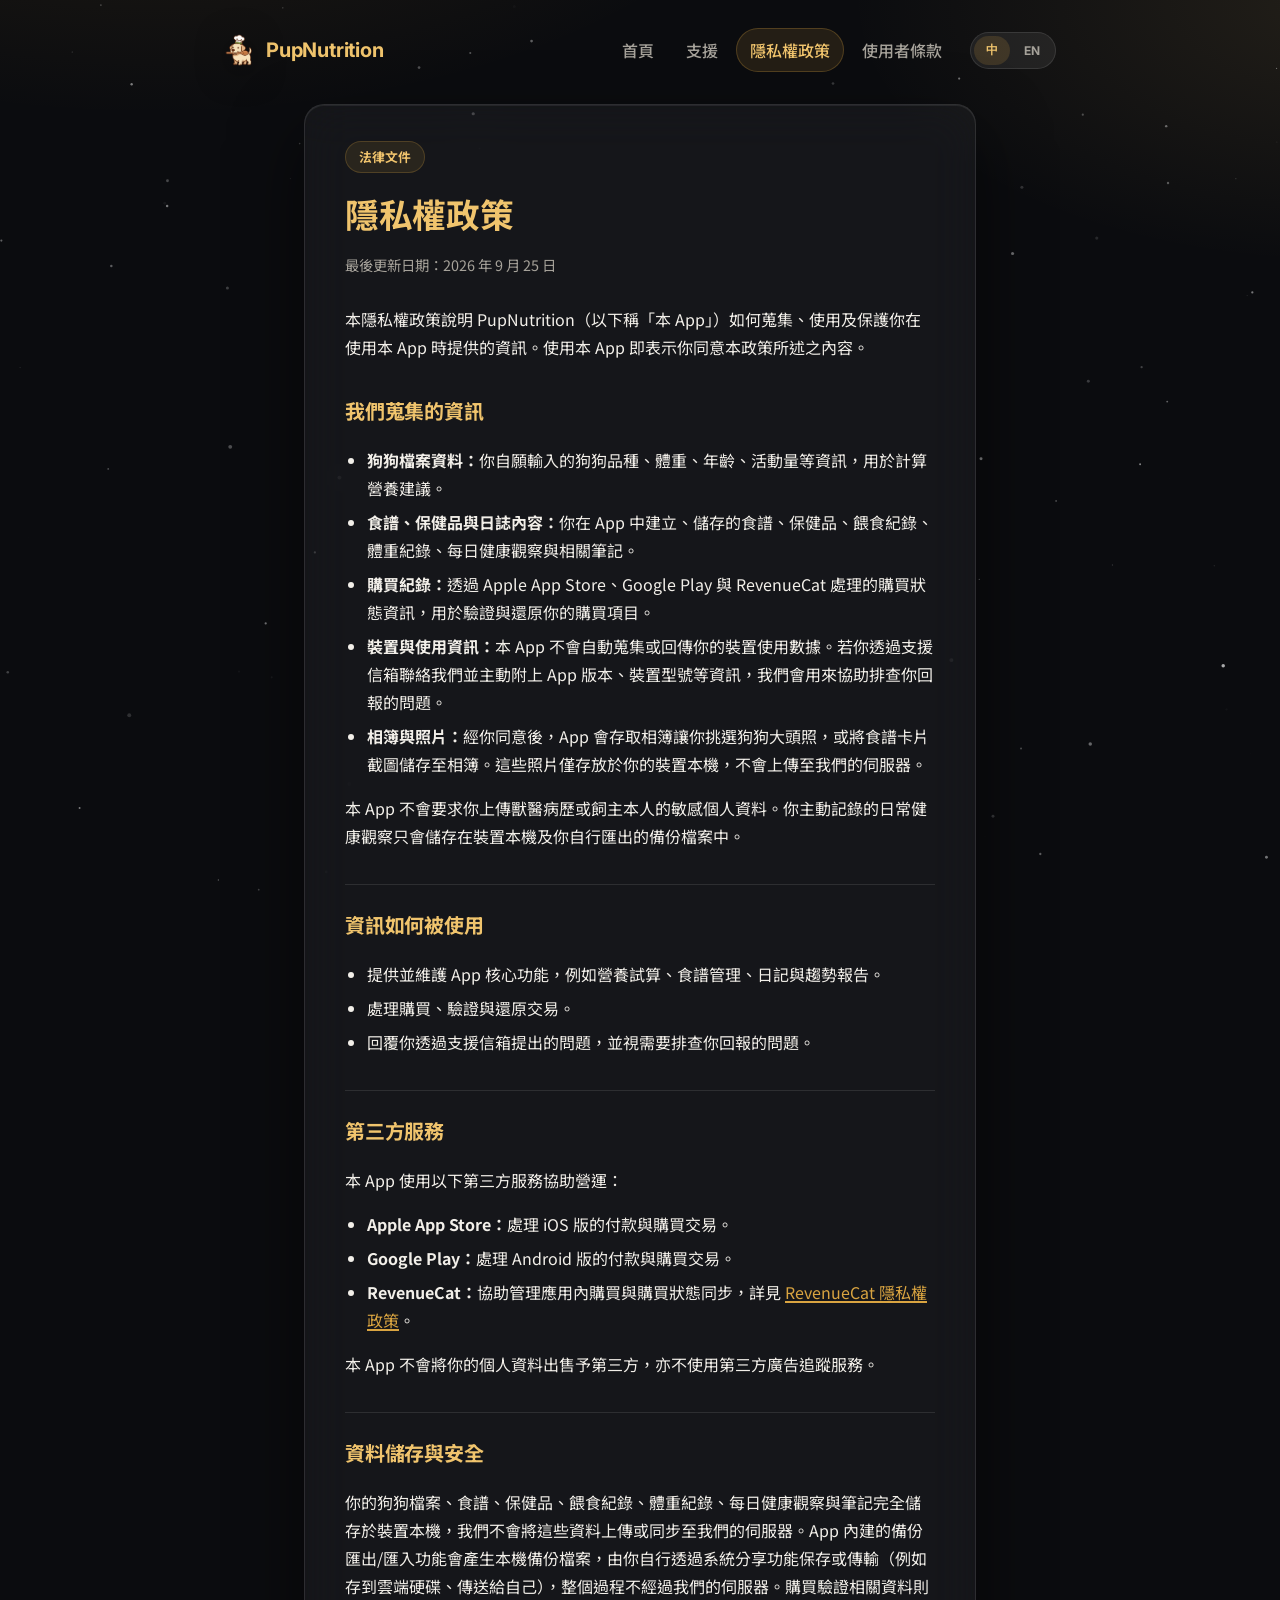
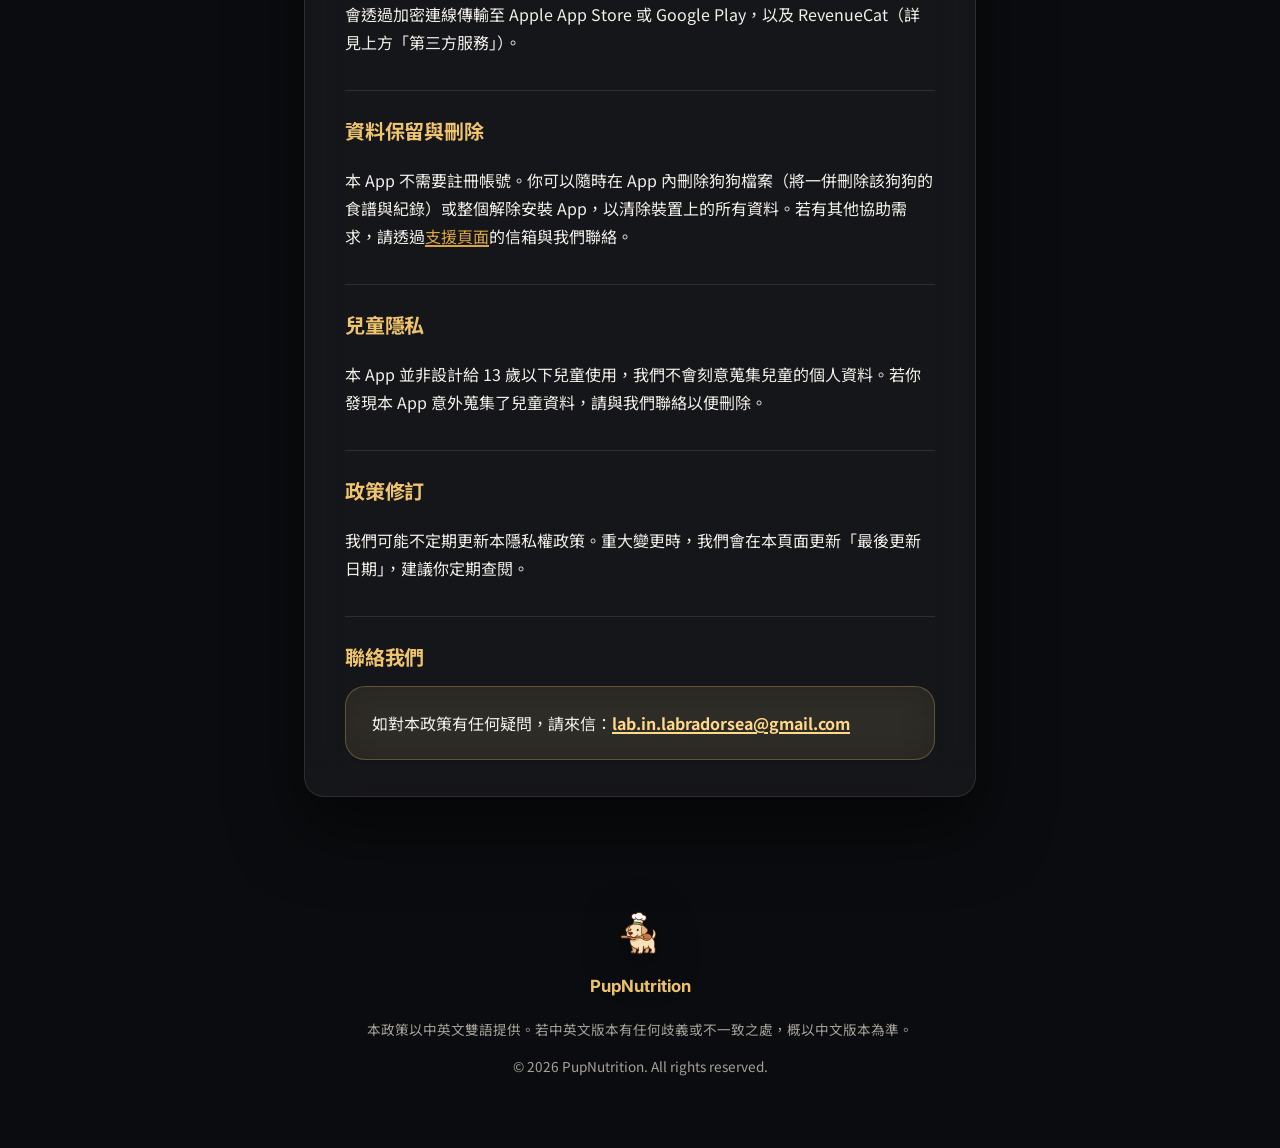
==== commit 920c5a99: "Add files via upload" ====
--- a/privacy.html
+++ b/privacy.html
@@ -4,7 +4,7 @@
 <meta charset="UTF-8">
 <meta name="viewport" content="width=device-width, initial-scale=1.0">
 <meta name="theme-color" content="#0B0C0F">
-<title>隱私權政策 — PupNutrition</title>
+<title data-i18n="meta.title.privacy">隱私權政策 — PupNutrition</title>
 <link rel="icon" type="image/png" href="logo.png">
 <link rel="stylesheet" href="style.css">
 </head>
@@ -31,23 +31,23 @@
   <div class="card">
     <span class="eyebrow" data-i18n="privacy.eyebrow">法律文件</span>
     <h1 data-i18n="privacy.h1">隱私權政策</h1>
-    <p class="updated" data-i18n="privacy.updated">最後更新日期：2026 年 8 月 29 日</p>
+    <p class="updated" data-i18n="privacy.updated">最後更新日期：2026 年 9 月 25 日</p>
 
     <p data-i18n="privacy.intro">本隱私權政策說明 PupNutrition（以下稱「本 App」）如何蒐集、使用及保護你在使用本 App 時提供的資訊。使用本 App 即表示你同意本政策所述之內容。</p>
 
     <h2 data-i18n="privacy.collect.title">我們蒐集的資訊</h2>
     <ul>
       <li data-i18n-html="privacy.collect.dog.html"><strong>狗狗檔案資料：</strong>你自願輸入的狗狗品種、體重、年齡、活動量等資訊，用於計算營養建議。</li>
-      <li data-i18n-html="privacy.collect.recipe.html"><strong>食譜與使用內容：</strong>你在 App 中建立、儲存的食譜與相關筆記。</li>
-      <li data-i18n-html="privacy.collect.purchase.html"><strong>購買紀錄：</strong>透過 Apple App Store 與 RevenueCat 處理的購買與訂閱狀態資訊，用於驗證與還原你的購買項目。</li>
+      <li data-i18n-html="privacy.collect.recipe.html"><strong>食譜、保健品與日誌內容：</strong>你在 App 中建立、儲存的食譜、保健品、餵食紀錄、體重紀錄、每日健康觀察與相關筆記。</li>
+      <li data-i18n-html="privacy.collect.purchase.html"><strong>購買紀錄：</strong>透過 Apple App Store、Google Play 與 RevenueCat 處理的購買狀態資訊，用於驗證與還原你的購買項目。</li>
       <li data-i18n-html="privacy.collect.device.html"><strong>裝置與使用資訊：</strong>本 App 不會自動蒐集或回傳你的裝置使用數據。若你透過支援信箱聯絡我們並主動附上 App 版本、裝置型號等資訊，我們會用來協助排查你回報的問題。</li>
       <li data-i18n-html="privacy.collect.photo.html"><strong>相簿與照片：</strong>經你同意後，App 會存取相簿讓你挑選狗狗大頭照，或將食譜卡片截圖儲存至相簿。這些照片僅存放於你的裝置本機，不會上傳至我們的伺服器。</li>
     </ul>
-    <p data-i18n="privacy.collect.note">本 App 不會主動蒐集你或狗狗的健康醫療紀錄，亦不會要求你提供飼主本人的敏感個人資料。</p>
+    <p data-i18n="privacy.collect.note">本 App 不會要求你上傳獸醫病歷或飼主本人的敏感個人資料。你主動記錄的日常健康觀察只會儲存在裝置本機及你自行匯出的備份檔案中。</p>
 
     <h2 data-i18n="privacy.use.title">資訊如何被使用</h2>
     <ul>
-      <li data-i18n="privacy.use.core">提供並維護 App 核心功能，例如營養試算與食譜管理。</li>
+      <li data-i18n="privacy.use.core">提供並維護 App 核心功能，例如營養試算、食譜管理、日記與趨勢報告。</li>
       <li data-i18n="privacy.use.purchase">處理購買、驗證與還原交易。</li>
       <li data-i18n="privacy.use.support">回覆你透過支援信箱提出的問題，並視需要排查你回報的問題。</li>
     </ul>
@@ -55,13 +55,14 @@
     <h2 data-i18n="privacy.thirdparty.title">第三方服務</h2>
     <p data-i18n="privacy.thirdparty.intro">本 App 使用以下第三方服務協助營運：</p>
     <ul>
-      <li data-i18n-html="privacy.thirdparty.apple.html"><strong>Apple App Store：</strong>處理付款與訂閱交易。</li>
+      <li data-i18n-html="privacy.thirdparty.apple.html"><strong>Apple App Store：</strong>處理 iOS 版的付款與購買交易。</li>
+      <li data-i18n-html="privacy.thirdparty.google.html"><strong>Google Play：</strong>處理 Android 版的付款與購買交易。</li>
       <li data-i18n-html="privacy.thirdparty.revenuecat.html"><strong>RevenueCat：</strong>協助管理應用內購買與購買狀態同步，詳見 <a href="https://www.revenuecat.com/privacy" target="_blank" rel="noopener">RevenueCat 隱私權政策</a>。</li>
     </ul>
     <p data-i18n="privacy.thirdparty.note">本 App 不會將你的個人資料出售予第三方，亦不使用第三方廣告追蹤服務。</p>
 
     <h2 data-i18n="privacy.storage.title">資料儲存與安全</h2>
-    <p data-i18n="privacy.storage.body">你的狗狗檔案與食譜資料完全儲存於你的裝置本機，我們不會將這些資料上傳或同步至我們的伺服器。App 內建的備份匯出/匯入功能會產生本機備份檔案，由你自行透過系統分享功能保存或傳輸（例如存到雲端硬碟、傳送給自己），整個過程不經過我們的伺服器。唯一會離開你裝置的資訊是購買驗證相關資料，會透過加密連線傳輸至 Apple App Store 與 RevenueCat（詳見上方「第三方服務」）。</p>
+    <p data-i18n="privacy.storage.body">你的狗狗檔案、食譜、保健品、餵食紀錄、體重紀錄、每日健康觀察與筆記完全儲存於裝置本機，我們不會將這些資料上傳或同步至我們的伺服器。App 內建的備份匯出/匯入功能會產生本機備份檔案，由你自行透過系統分享功能保存或傳輸（例如存到雲端硬碟、傳送給自己），整個過程不經過我們的伺服器。購買驗證相關資料則會透過加密連線傳輸至 Apple App Store 或 Google Play，以及 RevenueCat（詳見上方「第三方服務」）。</p>
 
     <h2 data-i18n="privacy.retention.title">資料保留與刪除</h2>
     <p data-i18n-html="privacy.retention.body.html">本 App 不需要註冊帳號。你可以隨時在 App 內刪除狗狗檔案（將一併刪除該狗狗的食譜與紀錄）或整個解除安裝 App，以清除裝置上的所有資料。若有其他協助需求，請透過<a href="support.html">支援頁面</a>的信箱與我們聯絡。</p>
--- a/style.css
+++ b/style.css
@@ -398,6 +398,14 @@
 .compare-table tbody tr { transition: background-color 0.2s ease; }
 .compare-table tbody tr:hover { background: rgba(255, 255, 255, 0.03); }
 .compare-table .dash { color: var(--ink-soft); opacity: 0.5; }
+.compare-table .compare-note {
+  display: block;
+  white-space: nowrap;
+  font-size: 0.78rem;
+  font-weight: 600;
+  opacity: 0.75;
+  margin-top: 2px;
+}
 
 .contact-box {
   background: rgba(240, 196, 109, 0.08);
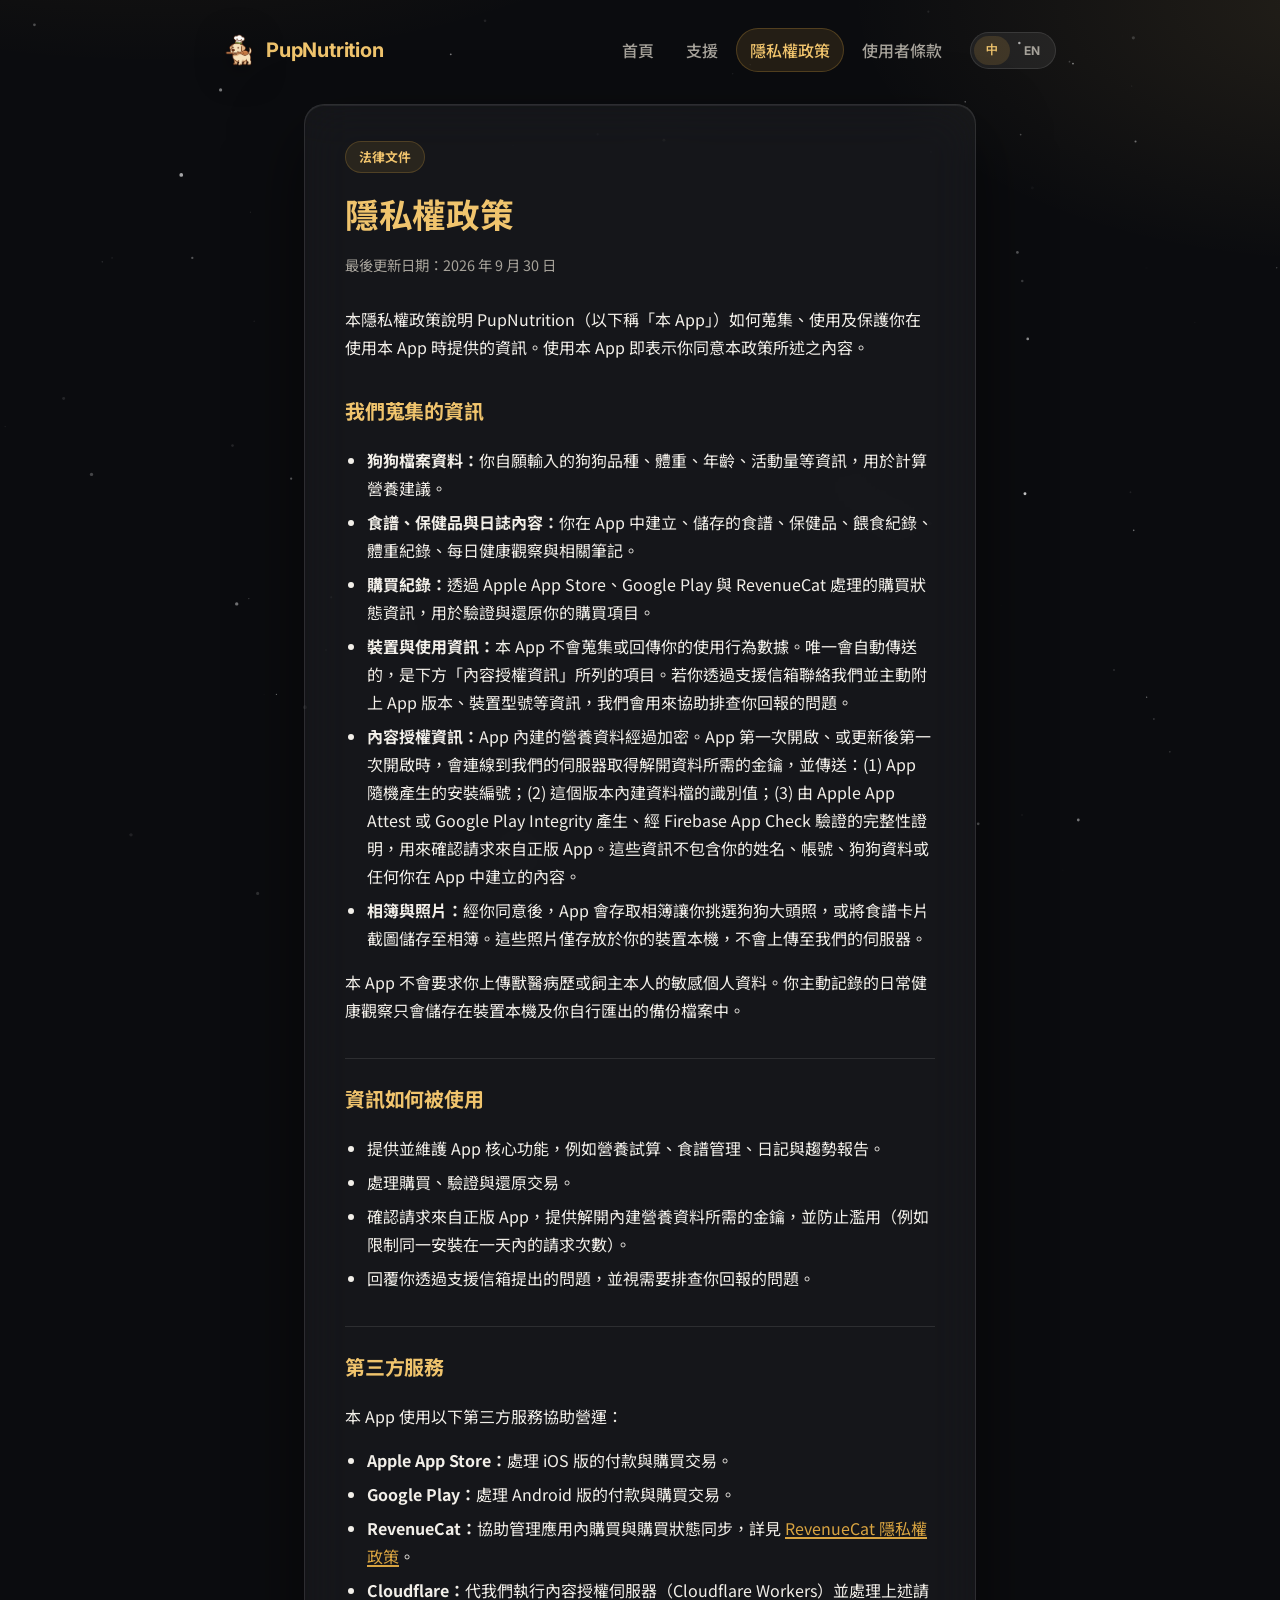
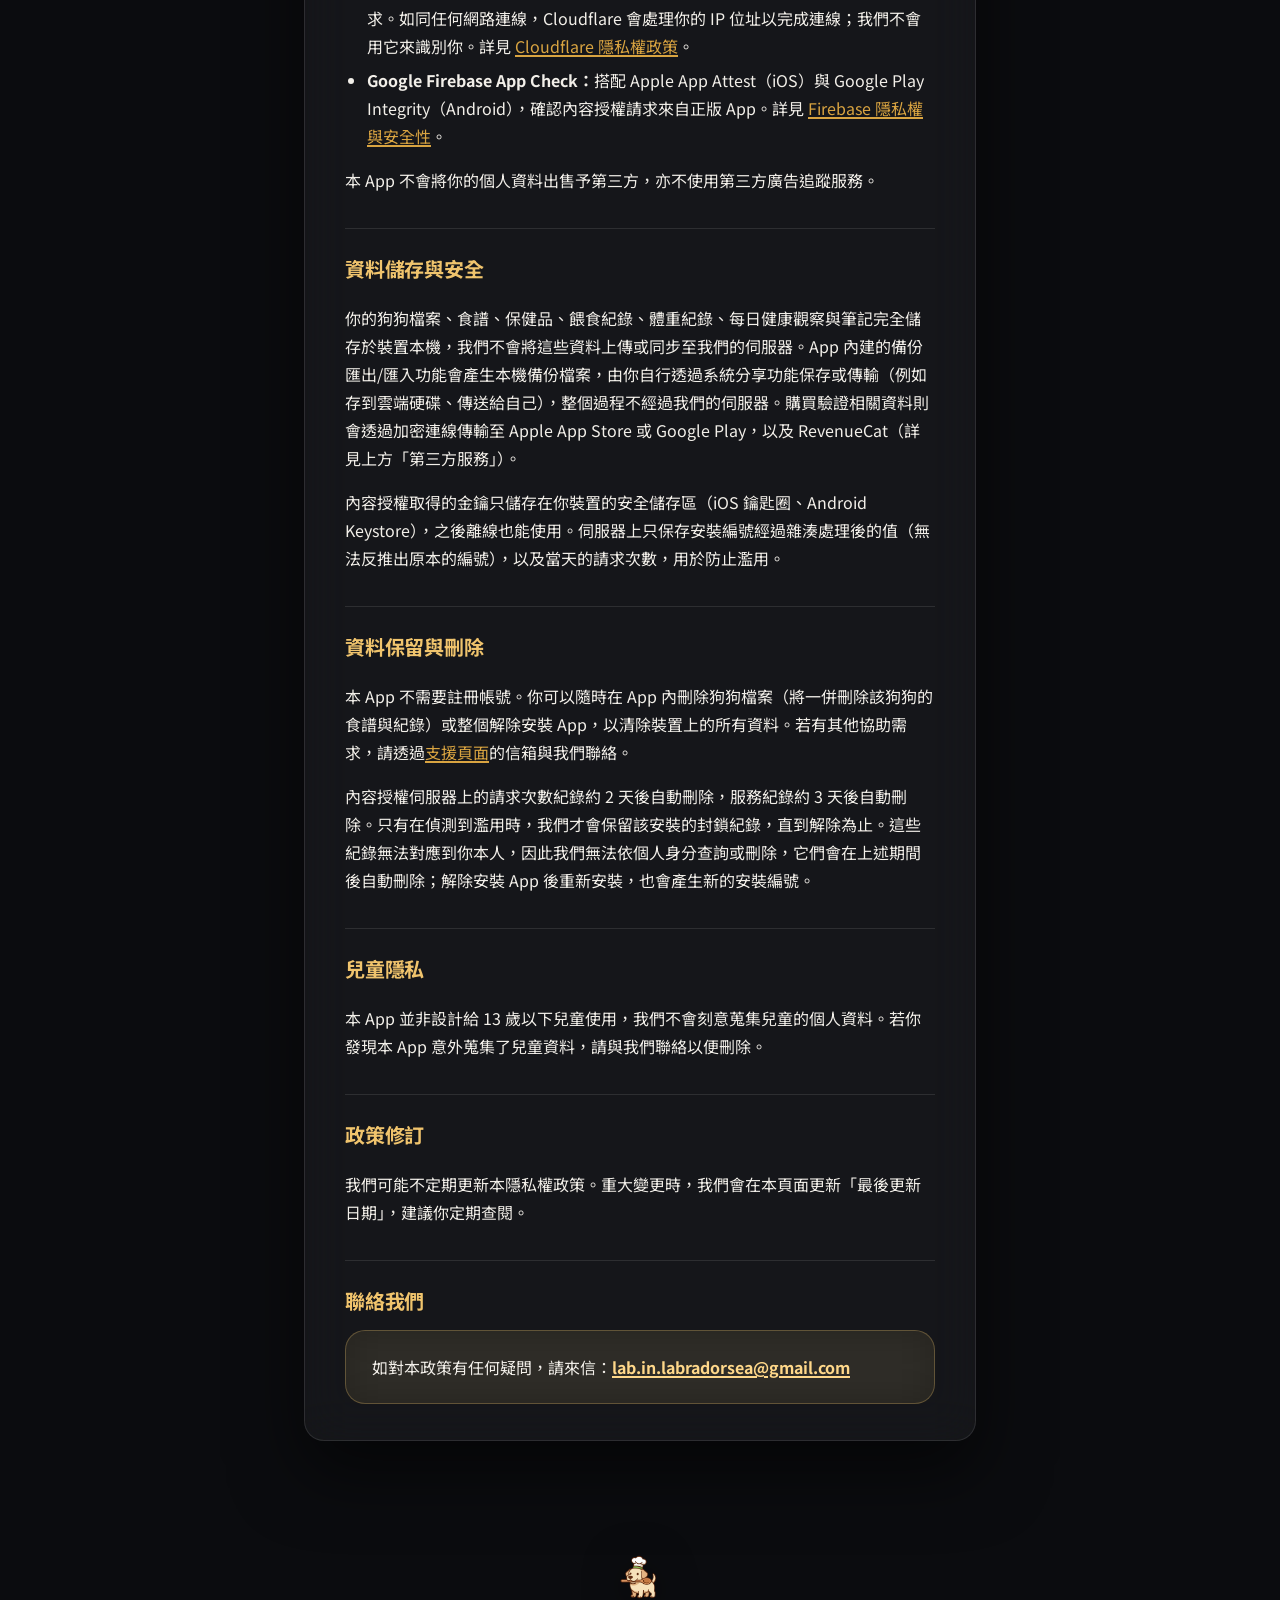
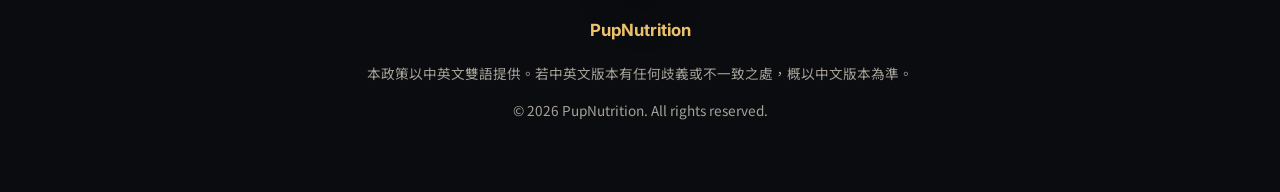
==== commit 1faca9d5: "Add files via upload" ====
--- a/privacy.html
+++ b/privacy.html
@@ -31,7 +31,7 @@
   <div class="card">
     <span class="eyebrow" data-i18n="privacy.eyebrow">法律文件</span>
     <h1 data-i18n="privacy.h1">隱私權政策</h1>
-    <p class="updated" data-i18n="privacy.updated">最後更新日期：2026 年 9 月 25 日</p>
+    <p class="updated" data-i18n="privacy.updated">最後更新日期：2026 年 9 月 30 日</p>
 
     <p data-i18n="privacy.intro">本隱私權政策說明 PupNutrition（以下稱「本 App」）如何蒐集、使用及保護你在使用本 App 時提供的資訊。使用本 App 即表示你同意本政策所述之內容。</p>
 
@@ -40,7 +40,8 @@
       <li data-i18n-html="privacy.collect.dog.html"><strong>狗狗檔案資料：</strong>你自願輸入的狗狗品種、體重、年齡、活動量等資訊，用於計算營養建議。</li>
       <li data-i18n-html="privacy.collect.recipe.html"><strong>食譜、保健品與日誌內容：</strong>你在 App 中建立、儲存的食譜、保健品、餵食紀錄、體重紀錄、每日健康觀察與相關筆記。</li>
       <li data-i18n-html="privacy.collect.purchase.html"><strong>購買紀錄：</strong>透過 Apple App Store、Google Play 與 RevenueCat 處理的購買狀態資訊，用於驗證與還原你的購買項目。</li>
-      <li data-i18n-html="privacy.collect.device.html"><strong>裝置與使用資訊：</strong>本 App 不會自動蒐集或回傳你的裝置使用數據。若你透過支援信箱聯絡我們並主動附上 App 版本、裝置型號等資訊，我們會用來協助排查你回報的問題。</li>
+      <li data-i18n-html="privacy.collect.device.html"><strong>裝置與使用資訊：</strong>本 App 不會蒐集或回傳你的使用行為數據。唯一會自動傳送的，是下方「內容授權資訊」所列的項目。若你透過支援信箱聯絡我們並主動附上 App 版本、裝置型號等資訊，我們會用來協助排查你回報的問題。</li>
+      <li data-i18n-html="privacy.collect.license.html"><strong>內容授權資訊：</strong>App 內建的營養資料經過加密。App 第一次開啟、或更新後第一次開啟時，會連線到我們的伺服器取得解開資料所需的金鑰，並傳送：(1) App 隨機產生的安裝編號；(2) 這個版本內建資料檔的識別值；(3) 由 Apple App Attest 或 Google Play Integrity 產生、經 Firebase App Check 驗證的完整性證明，用來確認請求來自正版 App。這些資訊不包含你的姓名、帳號、狗狗資料或任何你在 App 中建立的內容。</li>
       <li data-i18n-html="privacy.collect.photo.html"><strong>相簿與照片：</strong>經你同意後，App 會存取相簿讓你挑選狗狗大頭照，或將食譜卡片截圖儲存至相簿。這些照片僅存放於你的裝置本機，不會上傳至我們的伺服器。</li>
     </ul>
     <p data-i18n="privacy.collect.note">本 App 不會要求你上傳獸醫病歷或飼主本人的敏感個人資料。你主動記錄的日常健康觀察只會儲存在裝置本機及你自行匯出的備份檔案中。</p>
@@ -49,6 +50,7 @@
     <ul>
       <li data-i18n="privacy.use.core">提供並維護 App 核心功能，例如營養試算、食譜管理、日記與趨勢報告。</li>
       <li data-i18n="privacy.use.purchase">處理購買、驗證與還原交易。</li>
+      <li data-i18n="privacy.use.license">確認請求來自正版 App，提供解開內建營養資料所需的金鑰，並防止濫用（例如限制同一安裝在一天內的請求次數）。</li>
       <li data-i18n="privacy.use.support">回覆你透過支援信箱提出的問題，並視需要排查你回報的問題。</li>
     </ul>
 
@@ -58,14 +60,18 @@
       <li data-i18n-html="privacy.thirdparty.apple.html"><strong>Apple App Store：</strong>處理 iOS 版的付款與購買交易。</li>
       <li data-i18n-html="privacy.thirdparty.google.html"><strong>Google Play：</strong>處理 Android 版的付款與購買交易。</li>
       <li data-i18n-html="privacy.thirdparty.revenuecat.html"><strong>RevenueCat：</strong>協助管理應用內購買與購買狀態同步，詳見 <a href="https://www.revenuecat.com/privacy" target="_blank" rel="noopener">RevenueCat 隱私權政策</a>。</li>
+      <li data-i18n-html="privacy.thirdparty.cloudflare.html"><strong>Cloudflare：</strong>代我們執行內容授權伺服器（Cloudflare Workers）並處理上述請求。如同任何網路連線，Cloudflare 會處理你的 IP 位址以完成連線；我們不會用它來識別你。詳見 <a href="https://www.cloudflare.com/privacypolicy/" target="_blank" rel="noopener">Cloudflare 隱私權政策</a>。</li>
+      <li data-i18n-html="privacy.thirdparty.firebase.html"><strong>Google Firebase App Check：</strong>搭配 Apple App Attest（iOS）與 Google Play Integrity（Android），確認內容授權請求來自正版 App。詳見 <a href="https://firebase.google.com/support/privacy" target="_blank" rel="noopener">Firebase 隱私權與安全性</a>。</li>
     </ul>
     <p data-i18n="privacy.thirdparty.note">本 App 不會將你的個人資料出售予第三方，亦不使用第三方廣告追蹤服務。</p>
 
     <h2 data-i18n="privacy.storage.title">資料儲存與安全</h2>
     <p data-i18n="privacy.storage.body">你的狗狗檔案、食譜、保健品、餵食紀錄、體重紀錄、每日健康觀察與筆記完全儲存於裝置本機，我們不會將這些資料上傳或同步至我們的伺服器。App 內建的備份匯出/匯入功能會產生本機備份檔案，由你自行透過系統分享功能保存或傳輸（例如存到雲端硬碟、傳送給自己），整個過程不經過我們的伺服器。購買驗證相關資料則會透過加密連線傳輸至 Apple App Store 或 Google Play，以及 RevenueCat（詳見上方「第三方服務」）。</p>
+    <p data-i18n="privacy.storage.license">內容授權取得的金鑰只儲存在你裝置的安全儲存區（iOS 鑰匙圈、Android Keystore），之後離線也能使用。伺服器上只保存安裝編號經過雜湊處理後的值（無法反推出原本的編號），以及當天的請求次數，用於防止濫用。</p>
 
     <h2 data-i18n="privacy.retention.title">資料保留與刪除</h2>
     <p data-i18n-html="privacy.retention.body.html">本 App 不需要註冊帳號。你可以隨時在 App 內刪除狗狗檔案（將一併刪除該狗狗的食譜與紀錄）或整個解除安裝 App，以清除裝置上的所有資料。若有其他協助需求，請透過<a href="support.html">支援頁面</a>的信箱與我們聯絡。</p>
+    <p data-i18n="privacy.retention.server">內容授權伺服器上的請求次數紀錄約 2 天後自動刪除，服務紀錄約 3 天後自動刪除。只有在偵測到濫用時，我們才會保留該安裝的封鎖紀錄，直到解除為止。這些紀錄無法對應到你本人，因此我們無法依個人身分查詢或刪除，它們會在上述期間後自動刪除；解除安裝 App 後重新安裝，也會產生新的安裝編號。</p>
 
     <h2 data-i18n="privacy.children.title">兒童隱私</h2>
     <p data-i18n="privacy.children.body">本 App 並非設計給 13 歲以下兒童使用，我們不會刻意蒐集兒童的個人資料。若你發現本 App 意外蒐集了兒童資料，請與我們聯絡以便刪除。</p>
--- a/style.css
+++ b/style.css
@@ -178,15 +178,6 @@
   filter: drop-shadow(0 4px 10px rgba(0, 0, 0, 0.4));
 }
 
-.hero-logo {
-  display: block;
-  width: 132px;
-  height: 132px;
-  object-fit: contain;
-  margin: 0 auto 18px;
-  filter: drop-shadow(0 24px 50px rgba(0, 0, 0, 0.55));
-}
-
 .store-buttons {
   display: flex;
   gap: 14px;
@@ -219,6 +210,29 @@
 .store-btn-text { display: flex; flex-direction: column; line-height: 1.25; text-align: left; }
 .store-btn-text small { font-size: 0.64rem; color: var(--ink-soft); text-transform: uppercase; letter-spacing: 0.06em; }
 .store-btn-text strong { font-family: 'Inter', 'Noto Sans TC', sans-serif; font-size: 1rem; font-weight: 700; }
+
+.hero-feature {
+  position: relative;
+  margin: 42px auto 0;
+  overflow: hidden;
+  border: 1px solid var(--line-strong);
+  border-radius: 28px;
+  background: var(--paper-strong);
+  box-shadow: 0 34px 90px rgba(0, 0, 0, 0.52), 0 0 70px rgba(217, 164, 65, 0.08);
+}
+.hero-feature::after {
+  content: '';
+  position: absolute;
+  inset: 0;
+  pointer-events: none;
+  border-radius: inherit;
+  box-shadow: inset 0 1px 0 rgba(255, 255, 255, 0.24), inset 0 0 40px rgba(56, 26, 6, 0.08);
+}
+.hero-feature img {
+  display: block;
+  width: 100%;
+  height: auto;
+}
 
 .showcase {
   display: flex;
@@ -455,5 +469,6 @@
   .site-nav { flex-wrap: wrap; justify-content: center; }
   .card { padding: 26px 22px; }
   main { padding-inline: 12px; }
+  .hero-feature { margin-top: 34px; border-radius: 18px; }
   .longshot-frame { height: 52vh; }
 }
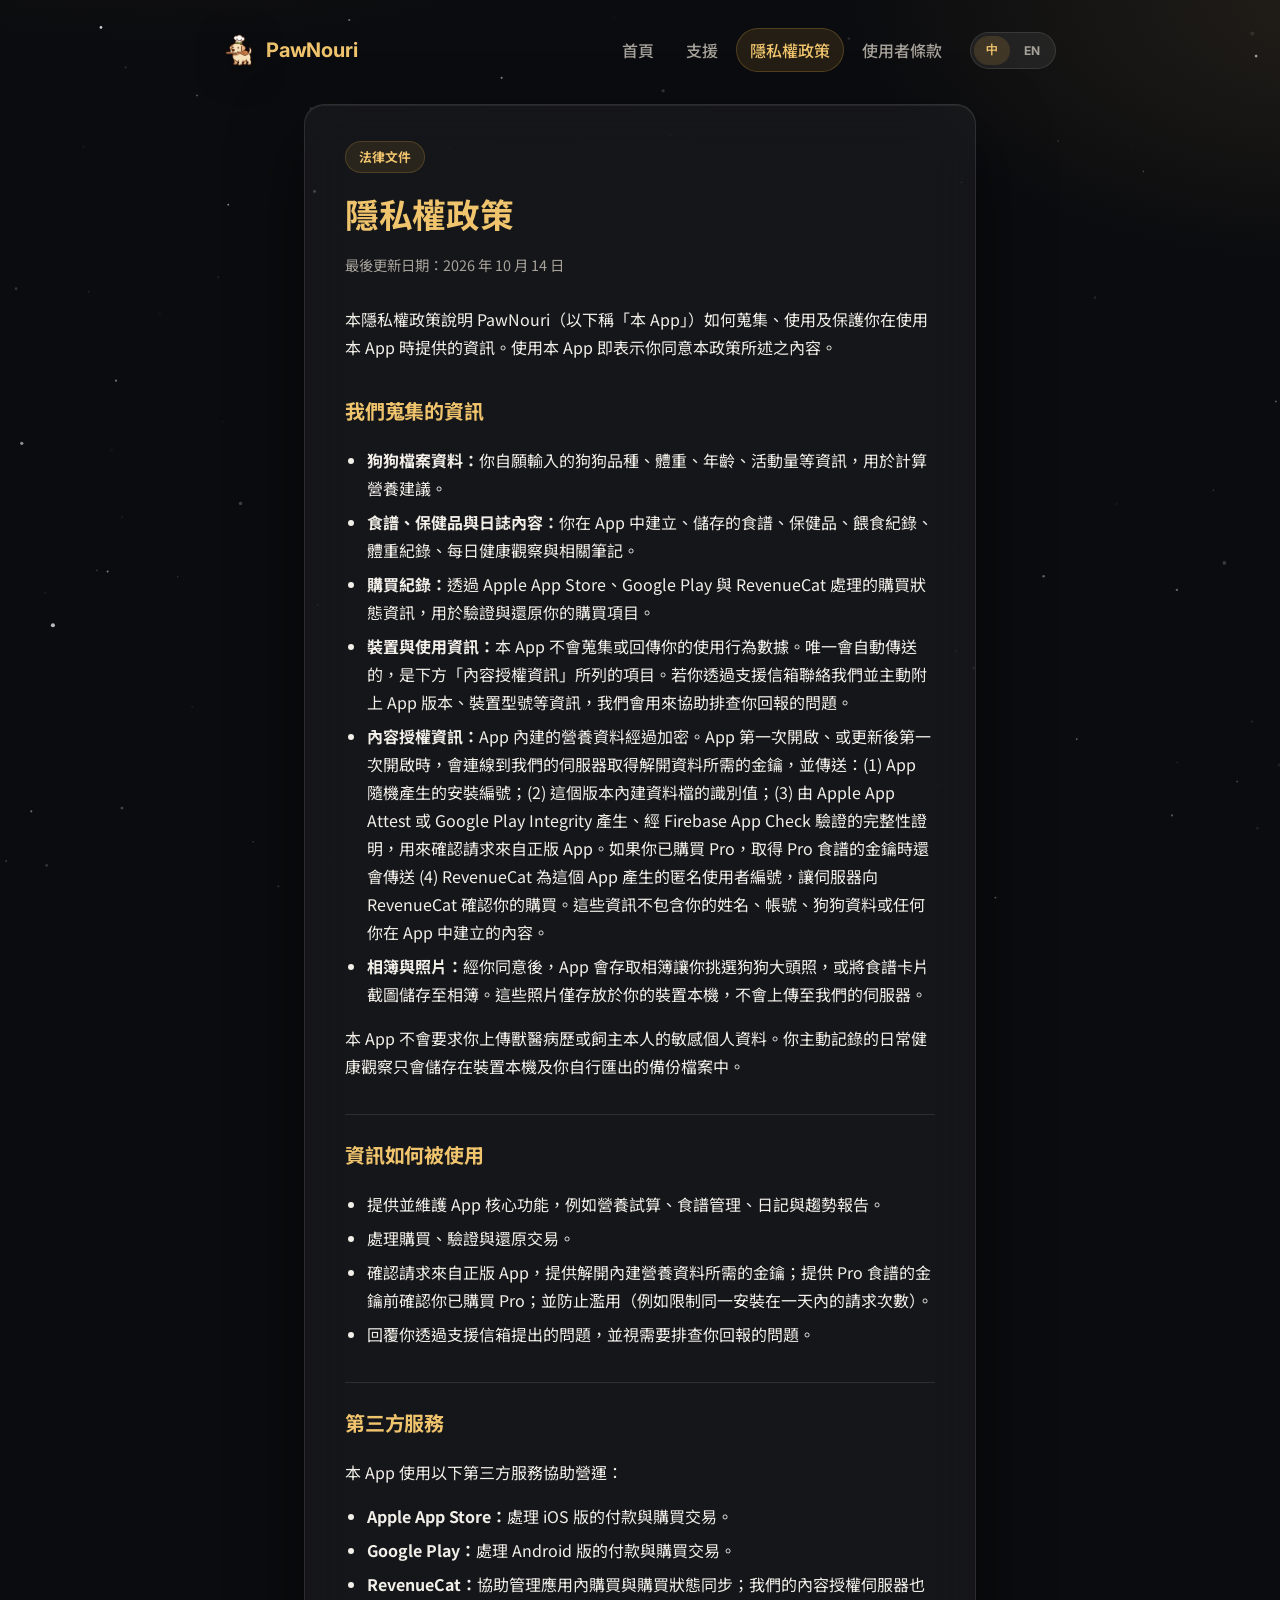
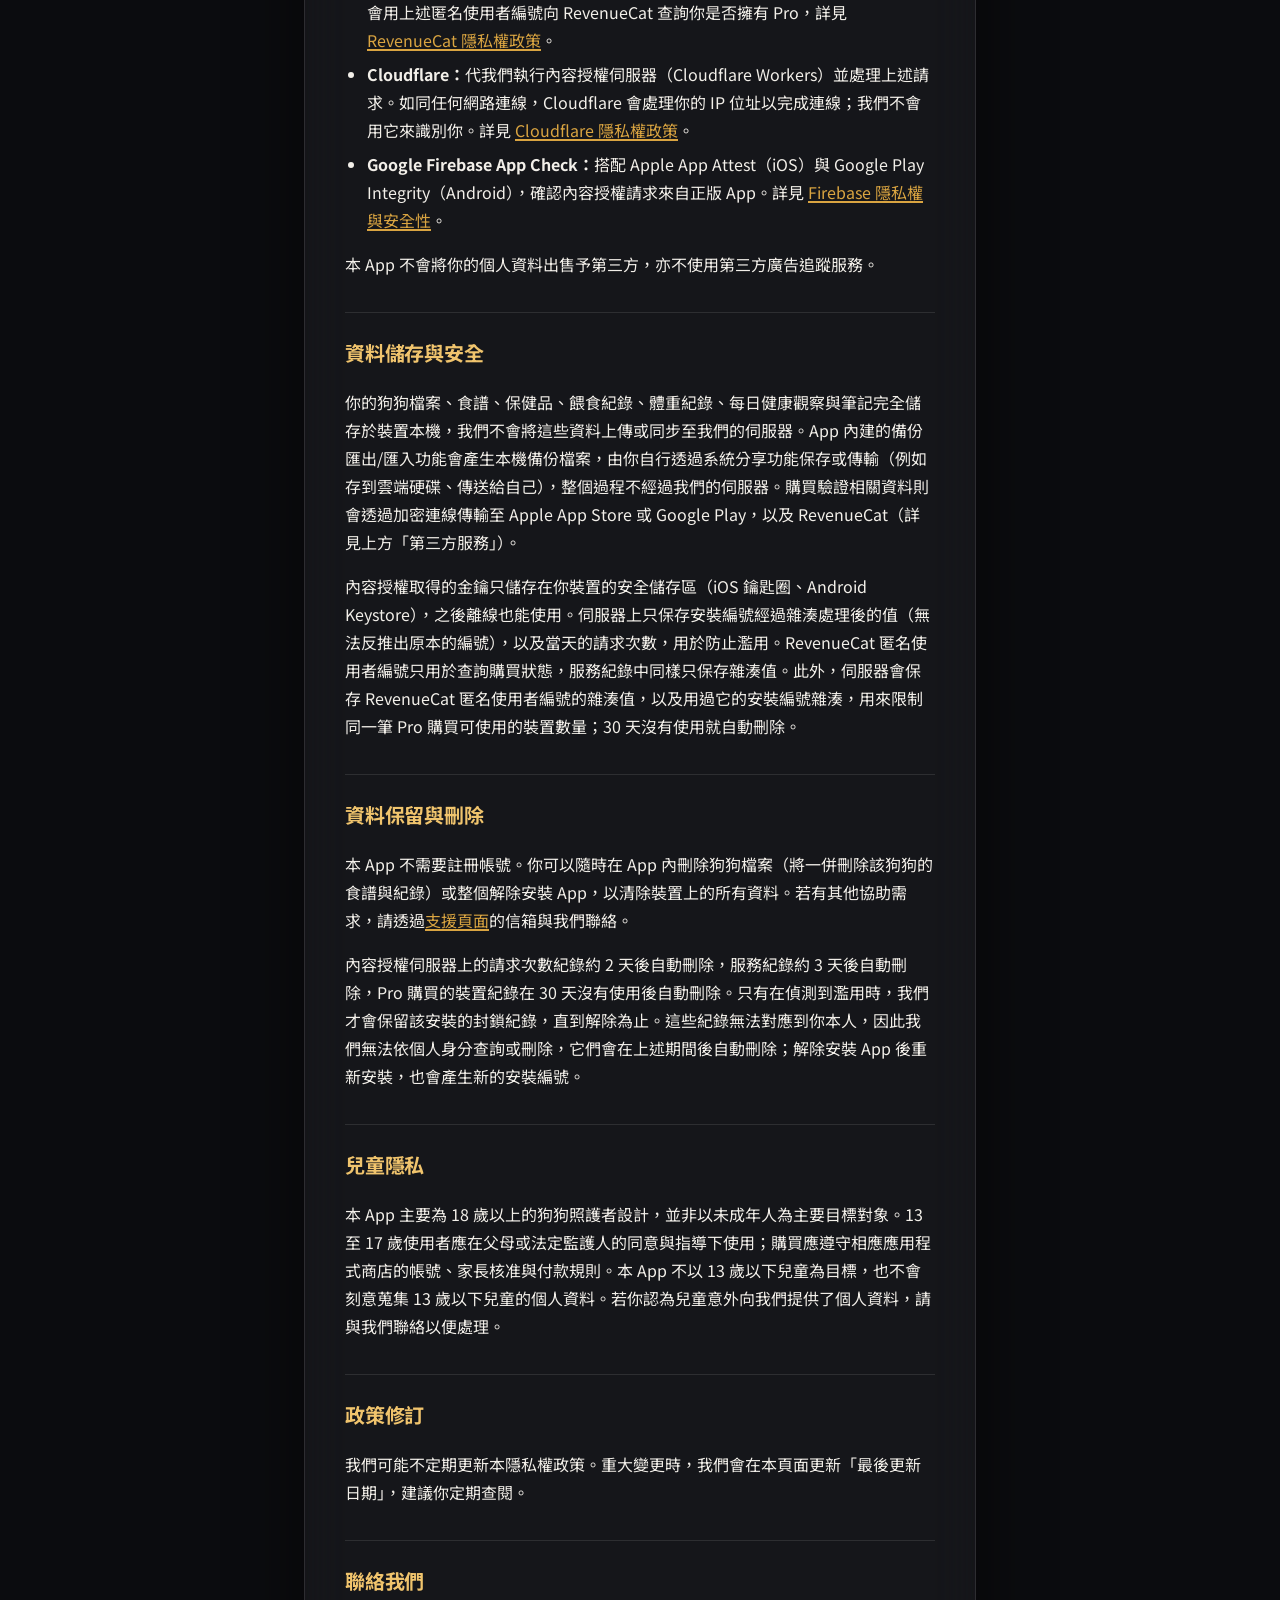
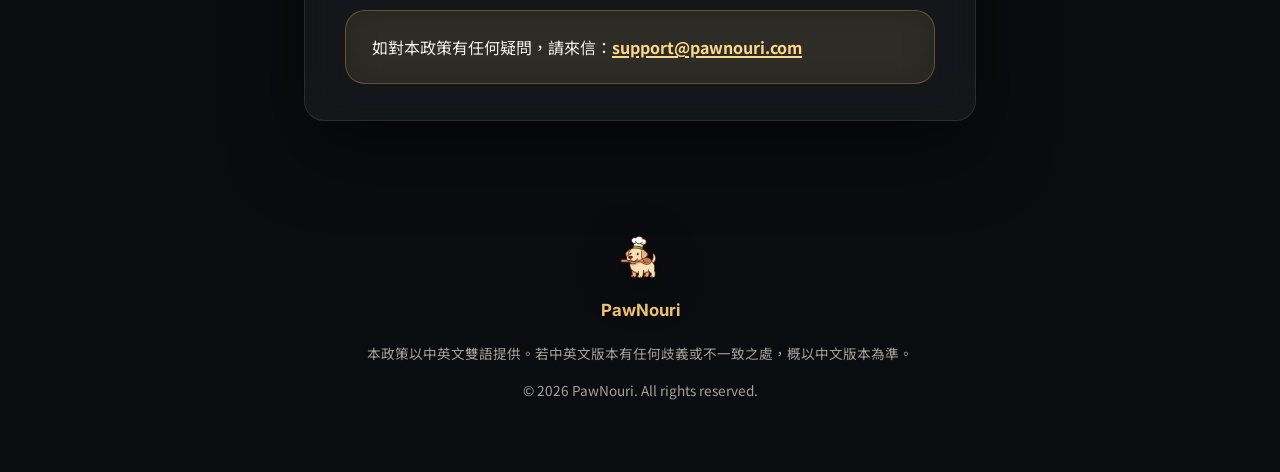
==== commit 59b55596: "Add files via upload" ====
--- a/privacy.html
+++ b/privacy.html
@@ -4,7 +4,7 @@
 <meta charset="UTF-8">
 <meta name="viewport" content="width=device-width, initial-scale=1.0">
 <meta name="theme-color" content="#0B0C0F">
-<title data-i18n="meta.title.privacy">隱私權政策 — PupNutrition</title>
+<title data-i18n="meta.title.privacy">隱私權政策 — PawNouri</title>
 <link rel="icon" type="image/png" href="logo.png">
 <link rel="stylesheet" href="style.css">
 </head>
@@ -12,7 +12,7 @@
 <canvas class="starfield" aria-hidden="true"></canvas>
 
 <header class="site-header">
-  <a class="brand" href="index.html"><img src="logo.png" alt="PupNutrition" class="brand-logo"> PupNutrition</a>
+  <a class="brand" href="index.html"><img src="logo.png" alt="PawNouri" class="brand-logo"> PawNouri</a>
   <div class="site-header-right">
     <nav class="site-nav">
       <a href="index.html" data-i18n="nav.home">首頁</a>
@@ -31,9 +31,9 @@
   <div class="card">
     <span class="eyebrow" data-i18n="privacy.eyebrow">法律文件</span>
     <h1 data-i18n="privacy.h1">隱私權政策</h1>
-    <p class="updated" data-i18n="privacy.updated">最後更新日期：2026 年 9 月 30 日</p>
+    <p class="updated" data-i18n="privacy.updated">最後更新日期：2026 年 10 月 14 日</p>
 
-    <p data-i18n="privacy.intro">本隱私權政策說明 PupNutrition（以下稱「本 App」）如何蒐集、使用及保護你在使用本 App 時提供的資訊。使用本 App 即表示你同意本政策所述之內容。</p>
+    <p data-i18n="privacy.intro">本隱私權政策說明 PawNouri（以下稱「本 App」）如何蒐集、使用及保護你在使用本 App 時提供的資訊。使用本 App 即表示你同意本政策所述之內容。</p>
 
     <h2 data-i18n="privacy.collect.title">我們蒐集的資訊</h2>
     <ul>
@@ -41,7 +41,7 @@
       <li data-i18n-html="privacy.collect.recipe.html"><strong>食譜、保健品與日誌內容：</strong>你在 App 中建立、儲存的食譜、保健品、餵食紀錄、體重紀錄、每日健康觀察與相關筆記。</li>
       <li data-i18n-html="privacy.collect.purchase.html"><strong>購買紀錄：</strong>透過 Apple App Store、Google Play 與 RevenueCat 處理的購買狀態資訊，用於驗證與還原你的購買項目。</li>
       <li data-i18n-html="privacy.collect.device.html"><strong>裝置與使用資訊：</strong>本 App 不會蒐集或回傳你的使用行為數據。唯一會自動傳送的，是下方「內容授權資訊」所列的項目。若你透過支援信箱聯絡我們並主動附上 App 版本、裝置型號等資訊，我們會用來協助排查你回報的問題。</li>
-      <li data-i18n-html="privacy.collect.license.html"><strong>內容授權資訊：</strong>App 內建的營養資料經過加密。App 第一次開啟、或更新後第一次開啟時，會連線到我們的伺服器取得解開資料所需的金鑰，並傳送：(1) App 隨機產生的安裝編號；(2) 這個版本內建資料檔的識別值；(3) 由 Apple App Attest 或 Google Play Integrity 產生、經 Firebase App Check 驗證的完整性證明，用來確認請求來自正版 App。這些資訊不包含你的姓名、帳號、狗狗資料或任何你在 App 中建立的內容。</li>
+      <li data-i18n-html="privacy.collect.license.html"><strong>內容授權資訊：</strong>App 內建的營養資料經過加密。App 第一次開啟、或更新後第一次開啟時，會連線到我們的伺服器取得解開資料所需的金鑰，並傳送：(1) App 隨機產生的安裝編號；(2) 這個版本內建資料檔的識別值；(3) 由 Apple App Attest 或 Google Play Integrity 產生、經 Firebase App Check 驗證的完整性證明，用來確認請求來自正版 App。如果你已購買 Pro，取得 Pro 食譜的金鑰時還會傳送 (4) RevenueCat 為這個 App 產生的匿名使用者編號，讓伺服器向 RevenueCat 確認你的購買。這些資訊不包含你的姓名、帳號、狗狗資料或任何你在 App 中建立的內容。</li>
       <li data-i18n-html="privacy.collect.photo.html"><strong>相簿與照片：</strong>經你同意後，App 會存取相簿讓你挑選狗狗大頭照，或將食譜卡片截圖儲存至相簿。這些照片僅存放於你的裝置本機，不會上傳至我們的伺服器。</li>
     </ul>
     <p data-i18n="privacy.collect.note">本 App 不會要求你上傳獸醫病歷或飼主本人的敏感個人資料。你主動記錄的日常健康觀察只會儲存在裝置本機及你自行匯出的備份檔案中。</p>
@@ -50,7 +50,7 @@
     <ul>
       <li data-i18n="privacy.use.core">提供並維護 App 核心功能，例如營養試算、食譜管理、日記與趨勢報告。</li>
       <li data-i18n="privacy.use.purchase">處理購買、驗證與還原交易。</li>
-      <li data-i18n="privacy.use.license">確認請求來自正版 App，提供解開內建營養資料所需的金鑰，並防止濫用（例如限制同一安裝在一天內的請求次數）。</li>
+      <li data-i18n="privacy.use.license">確認請求來自正版 App，提供解開內建營養資料所需的金鑰；提供 Pro 食譜的金鑰前確認你已購買 Pro；並防止濫用（例如限制同一安裝在一天內的請求次數）。</li>
       <li data-i18n="privacy.use.support">回覆你透過支援信箱提出的問題，並視需要排查你回報的問題。</li>
     </ul>
 
@@ -59,7 +59,7 @@
     <ul>
       <li data-i18n-html="privacy.thirdparty.apple.html"><strong>Apple App Store：</strong>處理 iOS 版的付款與購買交易。</li>
       <li data-i18n-html="privacy.thirdparty.google.html"><strong>Google Play：</strong>處理 Android 版的付款與購買交易。</li>
-      <li data-i18n-html="privacy.thirdparty.revenuecat.html"><strong>RevenueCat：</strong>協助管理應用內購買與購買狀態同步，詳見 <a href="https://www.revenuecat.com/privacy" target="_blank" rel="noopener">RevenueCat 隱私權政策</a>。</li>
+      <li data-i18n-html="privacy.thirdparty.revenuecat.html"><strong>RevenueCat：</strong>協助管理應用內購買與購買狀態同步；我們的內容授權伺服器也會用上述匿名使用者編號向 RevenueCat 查詢你是否擁有 Pro，詳見 <a href="https://www.revenuecat.com/privacy" target="_blank" rel="noopener">RevenueCat 隱私權政策</a>。</li>
       <li data-i18n-html="privacy.thirdparty.cloudflare.html"><strong>Cloudflare：</strong>代我們執行內容授權伺服器（Cloudflare Workers）並處理上述請求。如同任何網路連線，Cloudflare 會處理你的 IP 位址以完成連線；我們不會用它來識別你。詳見 <a href="https://www.cloudflare.com/privacypolicy/" target="_blank" rel="noopener">Cloudflare 隱私權政策</a>。</li>
       <li data-i18n-html="privacy.thirdparty.firebase.html"><strong>Google Firebase App Check：</strong>搭配 Apple App Attest（iOS）與 Google Play Integrity（Android），確認內容授權請求來自正版 App。詳見 <a href="https://firebase.google.com/support/privacy" target="_blank" rel="noopener">Firebase 隱私權與安全性</a>。</li>
     </ul>
@@ -67,30 +67,30 @@
 
     <h2 data-i18n="privacy.storage.title">資料儲存與安全</h2>
     <p data-i18n="privacy.storage.body">你的狗狗檔案、食譜、保健品、餵食紀錄、體重紀錄、每日健康觀察與筆記完全儲存於裝置本機，我們不會將這些資料上傳或同步至我們的伺服器。App 內建的備份匯出/匯入功能會產生本機備份檔案，由你自行透過系統分享功能保存或傳輸（例如存到雲端硬碟、傳送給自己），整個過程不經過我們的伺服器。購買驗證相關資料則會透過加密連線傳輸至 Apple App Store 或 Google Play，以及 RevenueCat（詳見上方「第三方服務」）。</p>
-    <p data-i18n="privacy.storage.license">內容授權取得的金鑰只儲存在你裝置的安全儲存區（iOS 鑰匙圈、Android Keystore），之後離線也能使用。伺服器上只保存安裝編號經過雜湊處理後的值（無法反推出原本的編號），以及當天的請求次數，用於防止濫用。</p>
+    <p data-i18n="privacy.storage.license">內容授權取得的金鑰只儲存在你裝置的安全儲存區（iOS 鑰匙圈、Android Keystore），之後離線也能使用。伺服器上只保存安裝編號經過雜湊處理後的值（無法反推出原本的編號），以及當天的請求次數，用於防止濫用。RevenueCat 匿名使用者編號只用於查詢購買狀態，服務紀錄中同樣只保存雜湊值。此外，伺服器會保存 RevenueCat 匿名使用者編號的雜湊值，以及用過它的安裝編號雜湊，用來限制同一筆 Pro 購買可使用的裝置數量；30 天沒有使用就自動刪除。</p>
 
     <h2 data-i18n="privacy.retention.title">資料保留與刪除</h2>
     <p data-i18n-html="privacy.retention.body.html">本 App 不需要註冊帳號。你可以隨時在 App 內刪除狗狗檔案（將一併刪除該狗狗的食譜與紀錄）或整個解除安裝 App，以清除裝置上的所有資料。若有其他協助需求，請透過<a href="support.html">支援頁面</a>的信箱與我們聯絡。</p>
-    <p data-i18n="privacy.retention.server">內容授權伺服器上的請求次數紀錄約 2 天後自動刪除，服務紀錄約 3 天後自動刪除。只有在偵測到濫用時，我們才會保留該安裝的封鎖紀錄，直到解除為止。這些紀錄無法對應到你本人，因此我們無法依個人身分查詢或刪除，它們會在上述期間後自動刪除；解除安裝 App 後重新安裝，也會產生新的安裝編號。</p>
+    <p data-i18n="privacy.retention.server">內容授權伺服器上的請求次數紀錄約 2 天後自動刪除，服務紀錄約 3 天後自動刪除，Pro 購買的裝置紀錄在 30 天沒有使用後自動刪除。只有在偵測到濫用時，我們才會保留該安裝的封鎖紀錄，直到解除為止。這些紀錄無法對應到你本人，因此我們無法依個人身分查詢或刪除，它們會在上述期間後自動刪除；解除安裝 App 後重新安裝，也會產生新的安裝編號。</p>
 
     <h2 data-i18n="privacy.children.title">兒童隱私</h2>
-    <p data-i18n="privacy.children.body">本 App 並非設計給 13 歲以下兒童使用，我們不會刻意蒐集兒童的個人資料。若你發現本 App 意外蒐集了兒童資料，請與我們聯絡以便刪除。</p>
+    <p data-i18n="privacy.children.body">本 App 主要為 18 歲以上的狗狗照護者設計，並非以未成年人為主要目標對象。13 至 17 歲使用者應在父母或法定監護人的同意與指導下使用；購買應遵守相應應用程式商店的帳號、家長核准與付款規則。本 App 不以 13 歲以下兒童為目標，也不會刻意蒐集 13 歲以下兒童的個人資料。若你認為兒童意外向我們提供了個人資料，請與我們聯絡以便處理。</p>
 
     <h2 data-i18n="privacy.changes.title">政策修訂</h2>
     <p data-i18n="privacy.changes.body">我們可能不定期更新本隱私權政策。重大變更時，我們會在本頁面更新「最後更新日期」，建議你定期查閱。</p>
 
     <h2 data-i18n="privacy.contact.title">聯絡我們</h2>
     <div class="contact-box" data-i18n-html="privacy.contact.body.html">
-      如對本政策有任何疑問，請來信：<a href="mailto:lab.in.labradorsea@gmail.com">lab.in.labradorsea@gmail.com</a>
+      如對本政策有任何疑問，請來信：<a href="mailto:support@pawnouri.com">support@pawnouri.com</a>
     </div>
   </div>
 </main>
 
 <footer>
-  <img src="logo.png" alt="PupNutrition" class="footer-logo">
-  <p class="footer-brand">PupNutrition</p>
+  <img src="logo.png" alt="PawNouri" class="footer-logo">
+  <p class="footer-brand">PawNouri</p>
   <p data-i18n="footer.disclaimer.privacy">本政策以中英文雙語提供。若中英文版本有任何歧義或不一致之處，概以中文版本為準。</p>
-  <p>&copy; 2026 PupNutrition. All rights reserved.</p>
+  <p>&copy; 2026 PawNouri. All rights reserved.</p>
 </footer>
 
 <script src="js/starfield.js"></script>
